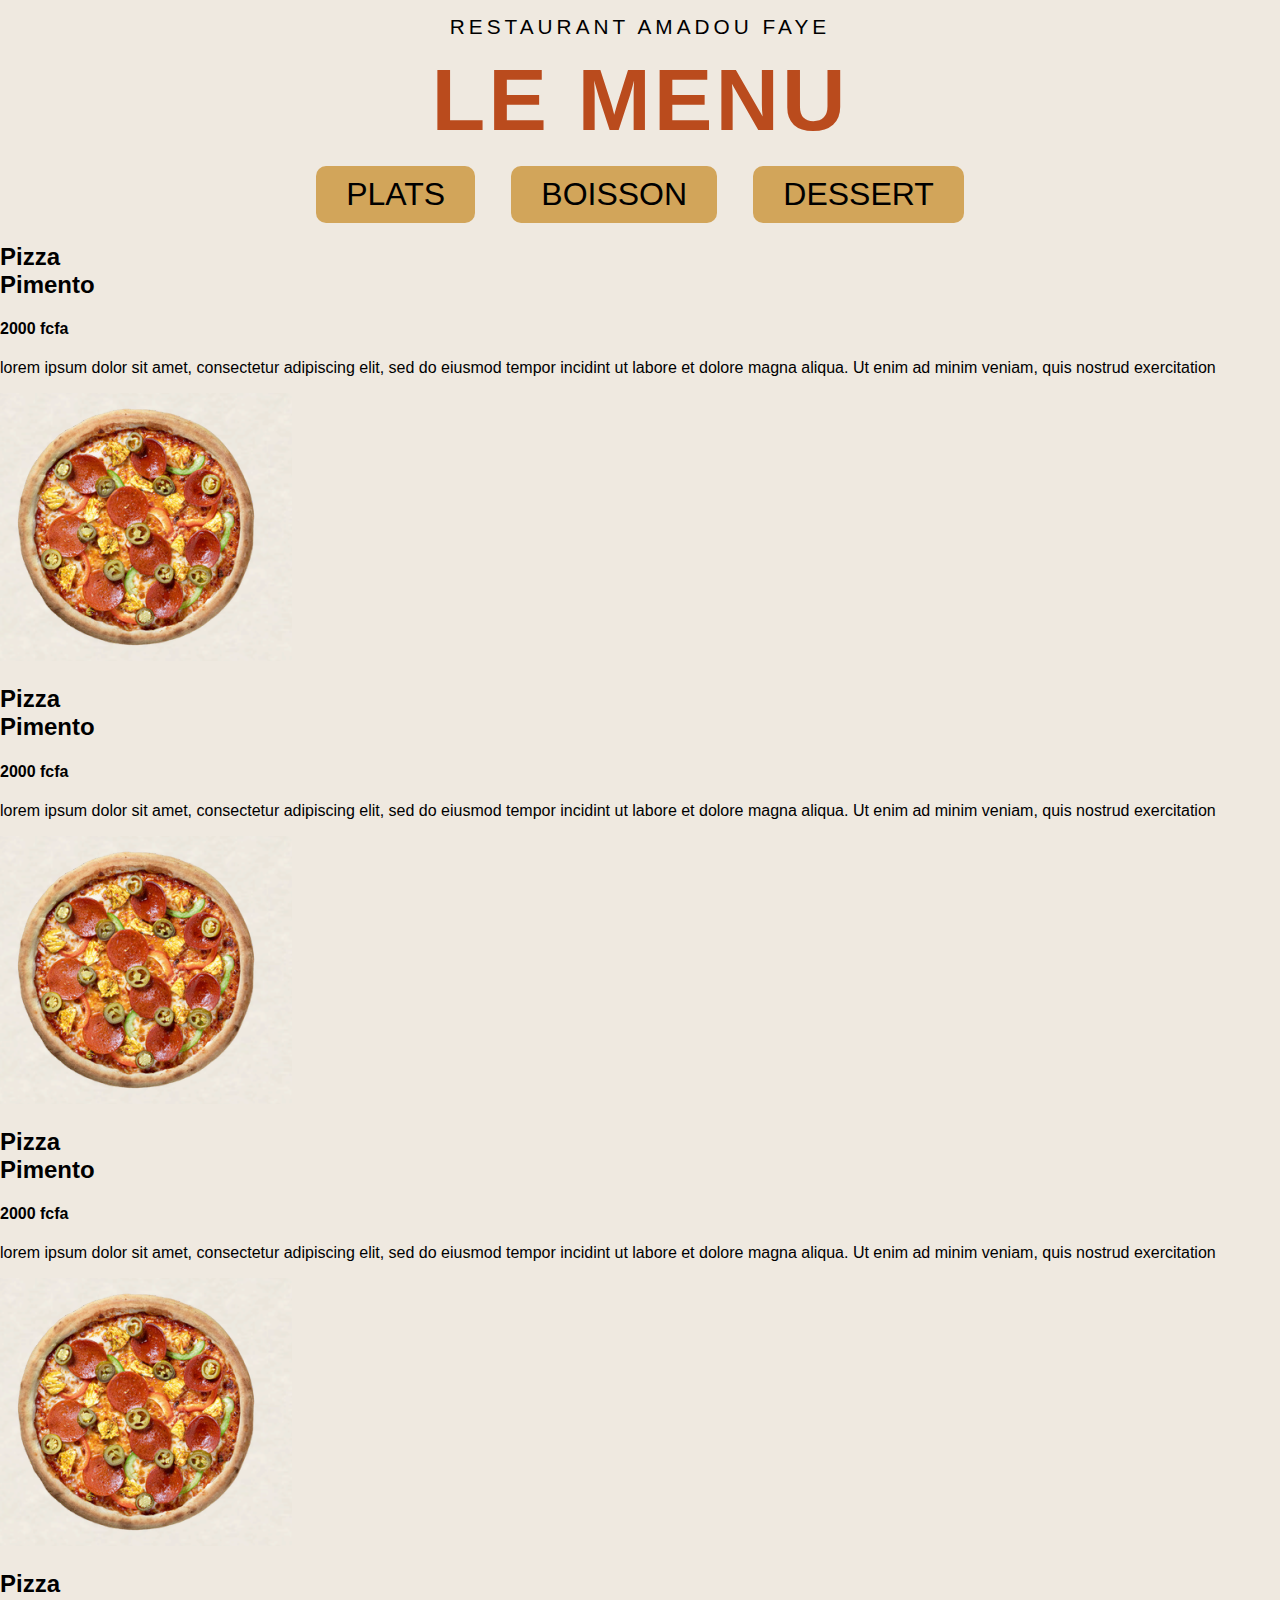
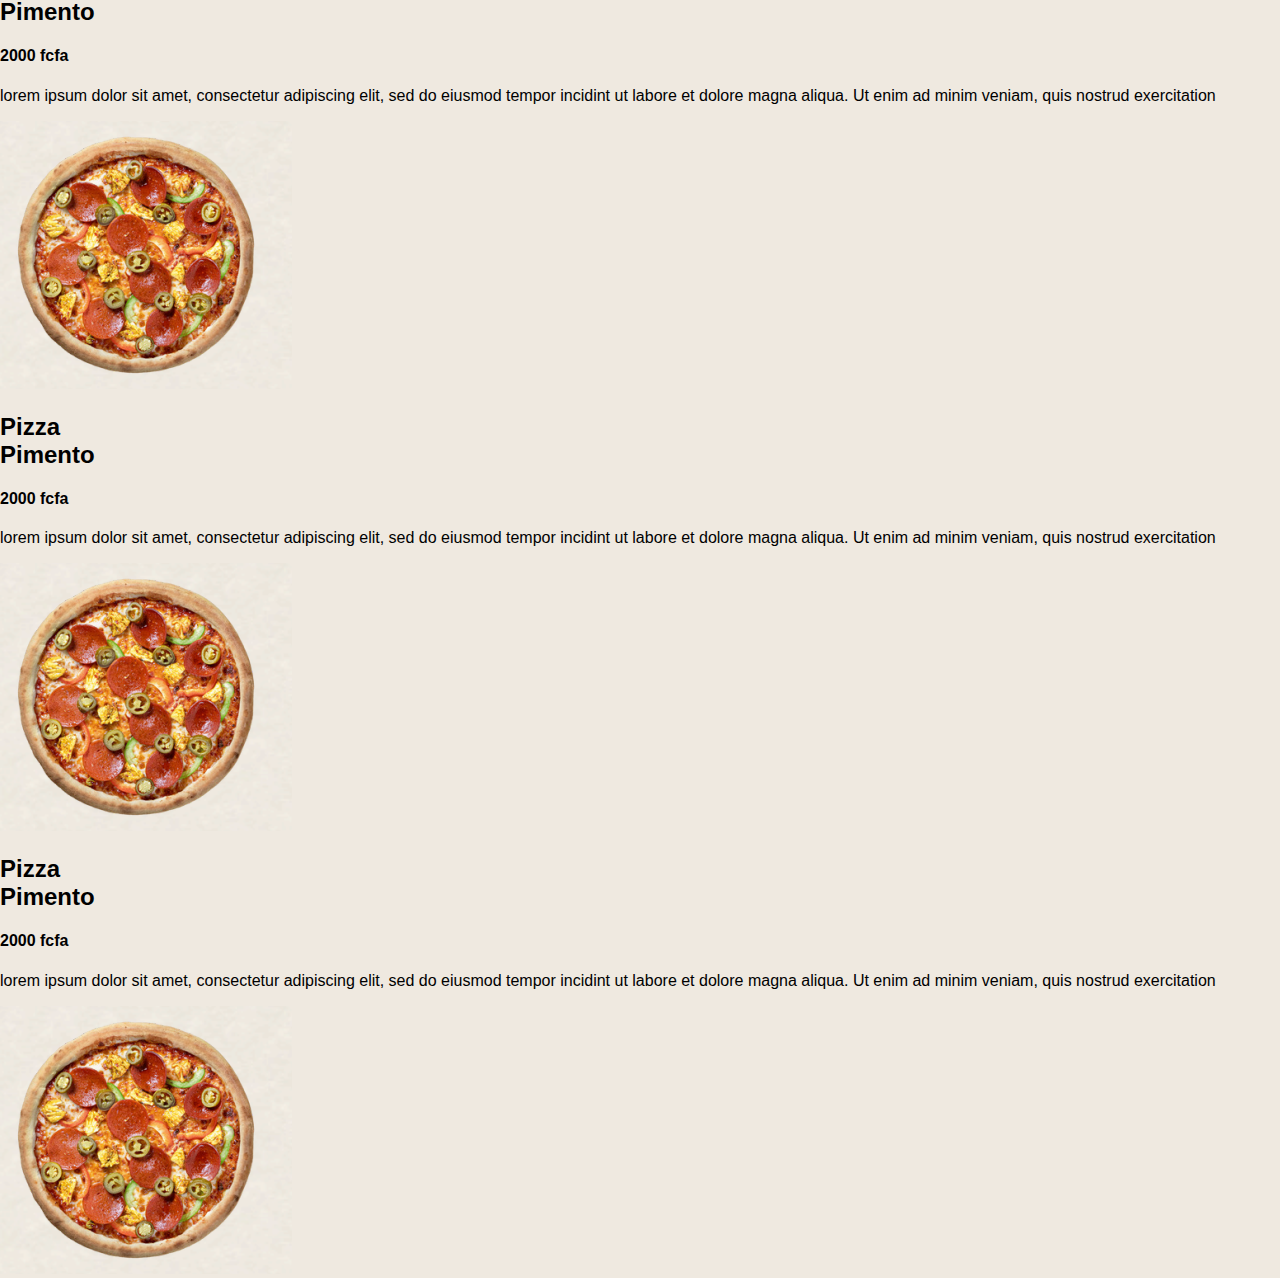
==== index.html @ cb5c2ba4 "insertion de liste des plats et leurs images" ====
<!DOCTYPE html>
<html lang="en">
  <head>
    <meta charset="UTF-8" />
    <meta name="viewport" content="width=device-width, initial-scale=1.0" />
    <link rel="stylesheet" href="style/style.css" />
    <title>Restaurant Amadou Faye</title>
  </head>
  <body>
    <header>
      <div class="main-container">
        <div class="first-bloc">
          <p>RESTAURANT AMADOU FAYE</p>
          <h1>LE MENU</h1>
        </div>
      </div>
      <div class="main-container">
        <nav class="navbar">
          <li><a href="#">PLATS</a></li>
          <li><a href="#">BOISSON</a></li>
          <li><a href="#">DESSERT</a></li>
        </nav>
      </div>
    </header>
    <section class="plats-list">
      <div class="box-plat">
      </div class="box-text">
      <h2>Pizza<br>Pimento</h2>
      <h4>2000 fcfa</h4>
      <p>lorem ipsum dolor sit amet,
         consectetur adipiscing elit,
        sed do eiusmod tempor incidint 
          ut labore et dolore magna aliqua.
           Ut enim ad minim veniam, 
           quis nostrud exercitation</p></div>
           <div class="plat-img">
            <img src="img/pizza.png" alt="pizza-pimento">
           </div>
      </div>
      <div class="box-plat">
      </div class="box-text">
      <h2>Pizza<br>Pimento</h2>
      <h4>2000 fcfa</h4>
      <p>lorem ipsum dolor sit amet,
         consectetur adipiscing elit,
        sed do eiusmod tempor incidint 
          ut labore et dolore magna aliqua.
           Ut enim ad minim veniam, 
           quis nostrud exercitation</p></div>
           <div class="plat-img">
            <img src="img/pizza.png" alt="pizza-pimento">
           </div>
      </div>
      <div class="box-plat">
      </div class="box-text">
      <h2>Pizza<br>Pimento</h2>
      <h4>2000 fcfa</h4>
      <p>lorem ipsum dolor sit amet,
         consectetur adipiscing elit,
        sed do eiusmod tempor incidint 
          ut labore et dolore magna aliqua.
           Ut enim ad minim veniam, 
           quis nostrud exercitation</p></div>
           <div class="plat-img">
            <img src="img/pizza.png" alt="pizza-pimento">
           </div>
      </div>
      <div class="box-plat">
      </div class="box-text">
      <h2>Pizza<br>Pimento</h2>
      <h4>2000 fcfa</h4>
      <p>lorem ipsum dolor sit amet,
         consectetur adipiscing elit,
        sed do eiusmod tempor incidint 
          ut labore et dolore magna aliqua.
           Ut enim ad minim veniam, 
           quis nostrud exercitation</p></div>
           <div class="plat-img">
            <img src="img/pizza.png" alt="pizza-pimento">
           </div>
      </div>
      <div class="box-plat">
      </div class="box-text">
      <h2>Pizza<br>Pimento</h2>
      <h4>2000 fcfa</h4>
      <p>lorem ipsum dolor sit amet,
         consectetur adipiscing elit,
        sed do eiusmod tempor incidint 
          ut labore et dolore magna aliqua.
           Ut enim ad minim veniam, 
           quis nostrud exercitation</p></div>
           <div class="plat-img">
            <img src="img/pizza.png" alt="pizza-pimento">
           </div>
      </div>
      <div class="box-plat">
      </div class="box-text">
      <h2>Pizza<br>Pimento</h2>
      <h4>2000 fcfa</h4>
      <p>lorem ipsum dolor sit amet,
         consectetur adipiscing elit,
        sed do eiusmod tempor incidint 
          ut labore et dolore magna aliqua.
           Ut enim ad minim veniam, 
           quis nostrud exercitation</p></div>
           <div class="plat-img">
            <img src="img/pizza.png" alt="pizza-pimento">
           </div>
      </div>
    </section>
  </body>
</html>
---- style/style.css ----
body {
  margin: 0;
  padding: 0;
  box-sizing: border-box;
  background-color: #efe9e0;
  font-family: Arial, Helvetica, sans-serif;
}
.main-container {
  width: 88%;
  margin: 0 auto;
}
.first-bloc {
  margin: 10px 0;
  display: flex;
  flex-direction: column;
  align-items: center;
  /* border: 1px black solid; */
  width: 100%;
}
.first-bloc p {
  font-size: 1.3rem;
  letter-spacing: 4px;
  margin: 5px 0;
}
.first-bloc h1 {
  font-weight: 800;
  font-size: 5.5rem;
  padding: 5px 0;
  margin: 0;
  color: #ba4b1d;
  letter-spacing: 3px;
}
/* navbar */
.navbar {
  display: flex;
  align-items: center;
  justify-content: space-evenly;
  width: 720px; /*fixation de la taille*/
  margin: 0 auto;
}
.navbar li {
  list-style: none;
  background-color: #d2a55a;
  padding: 10px 30px;
  font-size: 2rem;
  border-radius: 10px;
}
/* .navbar nav:nth-child(1) {
} */
.navbar a {
  text-decoration: none;
  color: #000;
}
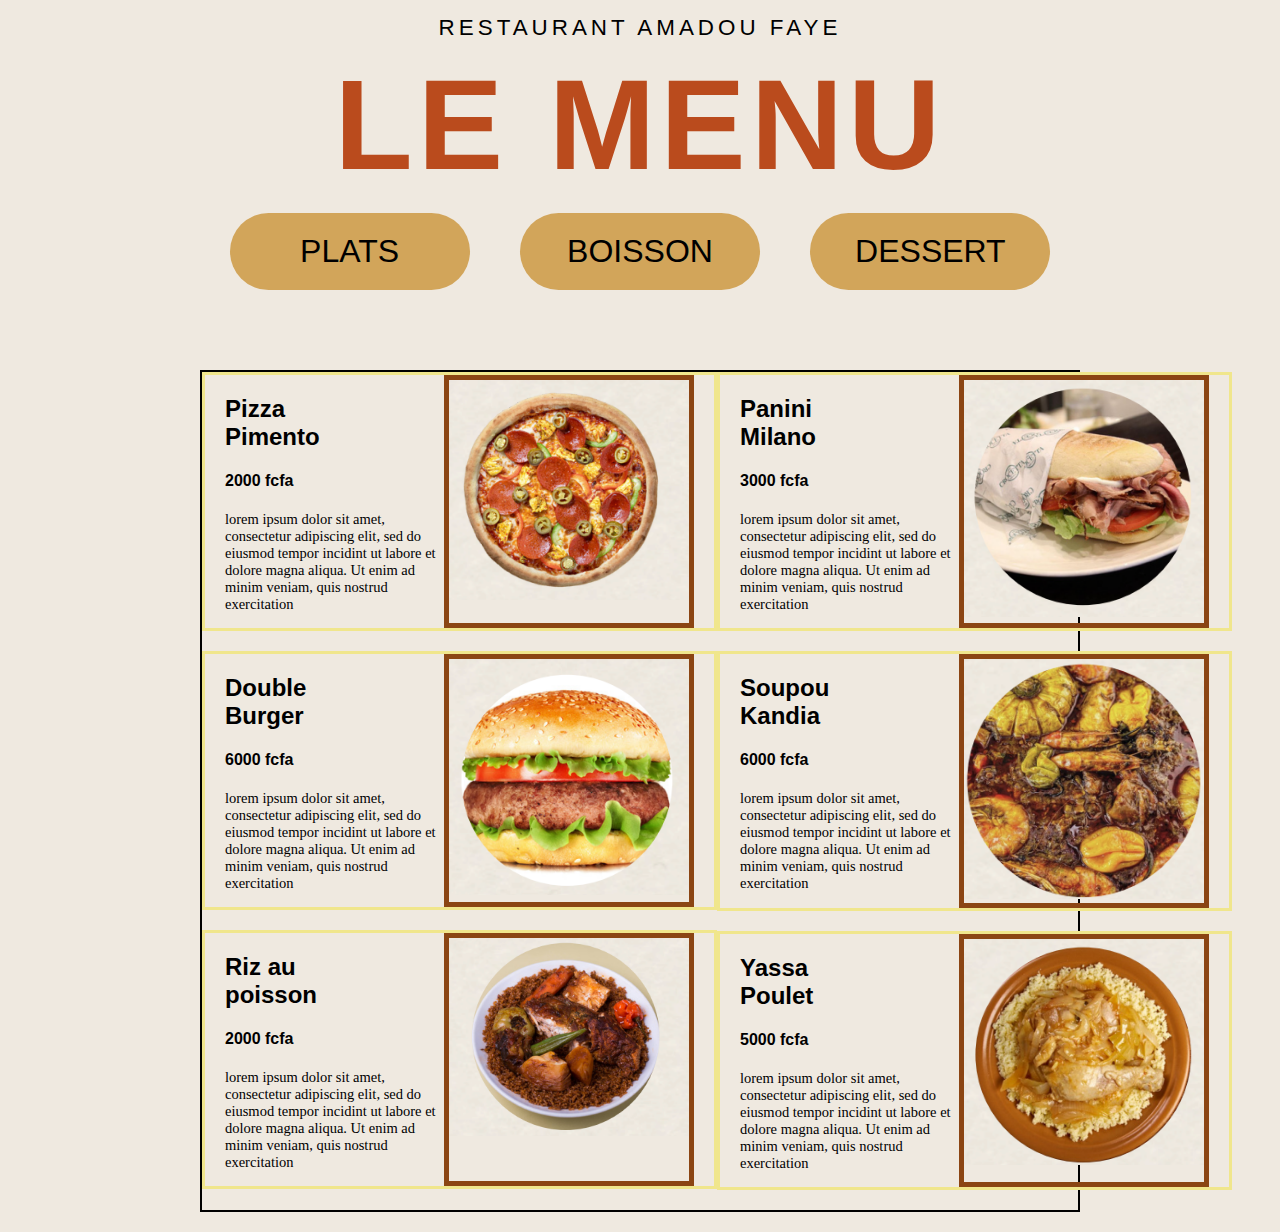
==== commit 0be1fc67: "remplissage des photos" ====
--- a/index.html
+++ b/index.html
@@ -8,6 +8,7 @@
   </head>
   <body>
     <header>
+      <div class="divider"></div>
       <div class="main-container">
         <div class="first-bloc">
           <p>RESTAURANT AMADOU FAYE</p>
@@ -16,15 +17,17 @@
       </div>
       <div class="main-container">
         <nav class="navbar">
-          <li><a href="#">PLATS</a></li>
-          <li><a href="#">BOISSON</a></li>
-          <li><a href="#">DESSERT</a></li>
+          <li><a href="#"><span>PLATS</span></a></li>
+          <li><a href="#"><span>BOISSON</span></a></li>
+          <li><a href="#"><span>DESSERT</span></a></li>
+        
         </nav>
       </div>
     </header>
-    <section class="plats-list">
+    <section class="main-plats-list">
+    <article class="first-plats-list">
       <div class="box-plat">
-      </div class="box-text">
+      <div class="box-text">
       <h2>Pizza<br>Pimento</h2>
       <h4>2000 fcfa</h4>
       <p>lorem ipsum dolor sit amet,
@@ -32,81 +35,90 @@
         sed do eiusmod tempor incidint 
           ut labore et dolore magna aliqua.
            Ut enim ad minim veniam, 
-           quis nostrud exercitation</p></div>
+           quis nostrud exercitation</p>
+          </div>
            <div class="plat-img">
             <img src="img/pizza.png" alt="pizza-pimento">
            </div>
       </div>
       <div class="box-plat">
-      </div class="box-text">
-      <h2>Pizza<br>Pimento</h2>
+      <div class="box-text">
+      <h2>Double<br>Burger</h2>
+      <h4>6000 fcfa</h4>
+      <p>lorem ipsum dolor sit amet,
+         consectetur adipiscing elit,
+        sed do eiusmod tempor incidint 
+          ut labore et dolore magna aliqua.
+           Ut enim ad minim veniam, 
+           quis nostrud exercitation</p>
+          </div>
+           <div class="plat-img">
+            <img src="img/hamburger.png" alt="pizza-pimento">
+           </div>
+      </div>
+      <div class="box-plat">
+      <div class="box-text">
+      <h2>Riz au<br>poisson</h2>
       <h4>2000 fcfa</h4>
       <p>lorem ipsum dolor sit amet,
          consectetur adipiscing elit,
         sed do eiusmod tempor incidint 
           ut labore et dolore magna aliqua.
            Ut enim ad minim veniam, 
-           quis nostrud exercitation</p></div>
+           quis nostrud exercitation</p>
+          </div>
            <div class="plat-img">
-            <img src="img/pizza.png" alt="pizza-pimento">
+            <img src="img/thiebou djeune.png" alt="pizza-pimento">
            </div>
-      </div>
+    </article>
+    <article class="first-plats-list">
       <div class="box-plat">
-      </div class="box-text">
-      <h2>Pizza<br>Pimento</h2>
-      <h4>2000 fcfa</h4>
+      <div class="box-text">
+      <h2>Panini<br>Milano</h2>
+      <h4>3000 fcfa</h4>
       <p>lorem ipsum dolor sit amet,
          consectetur adipiscing elit,
         sed do eiusmod tempor incidint 
           ut labore et dolore magna aliqua.
            Ut enim ad minim veniam, 
-           quis nostrud exercitation</p></div>
+           quis nostrud exercitation</p>
+          </div>
            <div class="plat-img">
-            <img src="img/pizza.png" alt="pizza-pimento">
+            <img src="img/sandwich.png" alt="pizza-pimento">
            </div>
       </div>
       <div class="box-plat">
-      </div class="box-text">
-      <h2>Pizza<br>Pimento</h2>
-      <h4>2000 fcfa</h4>
+      <div class="box-text">
+      <h2>Soupou<br>Kandia</h2>
+      <h4>6000 fcfa</h4>
       <p>lorem ipsum dolor sit amet,
          consectetur adipiscing elit,
         sed do eiusmod tempor incidint 
           ut labore et dolore magna aliqua.
            Ut enim ad minim veniam, 
-           quis nostrud exercitation</p></div>
+           quis nostrud exercitation</p>
+          </div>
            <div class="plat-img">
-            <img src="img/pizza.png" alt="pizza-pimento">
+            <img src="img/kandia.png" alt="pizza-pimento">
            </div>
       </div>
       <div class="box-plat">
-      </div class="box-text">
-      <h2>Pizza<br>Pimento</h2>
-      <h4>2000 fcfa</h4>
+      <div class="box-text">
+      <h2>Yassa<br>Poulet</h2>
+      <h4>5000 fcfa</h4>
       <p>lorem ipsum dolor sit amet,
          consectetur adipiscing elit,
         sed do eiusmod tempor incidint 
           ut labore et dolore magna aliqua.
            Ut enim ad minim veniam, 
-           quis nostrud exercitation</p></div>
+           quis nostrud exercitation</p>
+          </div>
            <div class="plat-img">
-            <img src="img/pizza.png" alt="pizza-pimento">
+            <img src="img/yassa.png" alt="pizza-pimento">
            </div>
-      </div>
-      <div class="box-plat">
-      </div class="box-text">
-      <h2>Pizza<br>Pimento</h2>
-      <h4>2000 fcfa</h4>
-      <p>lorem ipsum dolor sit amet,
-         consectetur adipiscing elit,
-        sed do eiusmod tempor incidint 
-          ut labore et dolore magna aliqua.
-           Ut enim ad minim veniam, 
-           quis nostrud exercitation</p></div>
-           <div class="plat-img">
-            <img src="img/pizza.png" alt="pizza-pimento">
-           </div>
-      </div>
-    </section>
+    </article>
+   
+  </section>
+  <div class="divider"></div>
   </body>
 </html>
--- a/style/style.css
+++ b/style/style.css
@@ -3,10 +3,10 @@
   padding: 0;
   box-sizing: border-box;
   background-color: #efe9e0;
-  font-family: Arial, Helvetica, sans-serif;
+  font-family: Verdana, Geneva, Tahoma, sans-serif;
 }
 .main-container {
-  width: 88%;
+  width: 90%;
   margin: 0 auto;
 }
 .first-bloc {
@@ -18,32 +18,37 @@
   width: 100%;
 }
 .first-bloc p {
-  font-size: 1.3rem;
+  font-size: 1.4rem;
   letter-spacing: 4px;
   margin: 5px 0;
 }
 .first-bloc h1 {
   font-weight: 800;
-  font-size: 5.5rem;
+  font-size: 8rem;
   padding: 5px 0;
   margin: 0;
   color: #ba4b1d;
-  letter-spacing: 3px;
+  letter-spacing: 5px;
 }
 /* navbar */
 .navbar {
   display: flex;
   align-items: center;
   justify-content: space-evenly;
-  width: 720px; /*fixation de la taille*/
+  width: 80%;
   margin: 0 auto;
 }
 .navbar li {
   list-style: none;
+  font-size: 2rem;
+}
+.navbar span {
   background-color: #d2a55a;
-  padding: 10px 30px;
-  font-size: 2rem;
-  border-radius: 10px;
+  width: 200px;
+  padding: 20px;
+  text-align: center;
+  display: block;
+  border-radius: 40px;
 }
 /* .navbar nav:nth-child(1) {
 } */
@@ -51,3 +56,40 @@
   text-decoration: none;
   color: #000;
 }
+
+.main-plats-list {
+  display: flex;
+  align-items: baseline;
+  justify-content: space-between;
+  box-sizing: border-box;
+  border: #000 2px solid;
+  margin: 80px 200px 20px 200px;
+}
+.first-plats-list {
+  display: flex;
+  flex-direction: column;
+  justify-content: space-between;
+  height: max-content;
+}
+.box-plat {
+  display: flex;
+  justify-content: space-evenly;
+  margin-bottom: 20px;
+  border: khaki solid 3px;
+  padding: 0 20px;
+}
+.box-plat .box-text p {
+  font-size: 14.5px;
+  font-family: "Times New Roman", Times, serif;
+}
+.box-text {
+  width: 219px;
+}
+.plat-img {
+  width: 240px;
+  height: auto;
+  border: 5px saddlebrown solid;
+}
+.plat-img img {
+  width: 100%;
+}
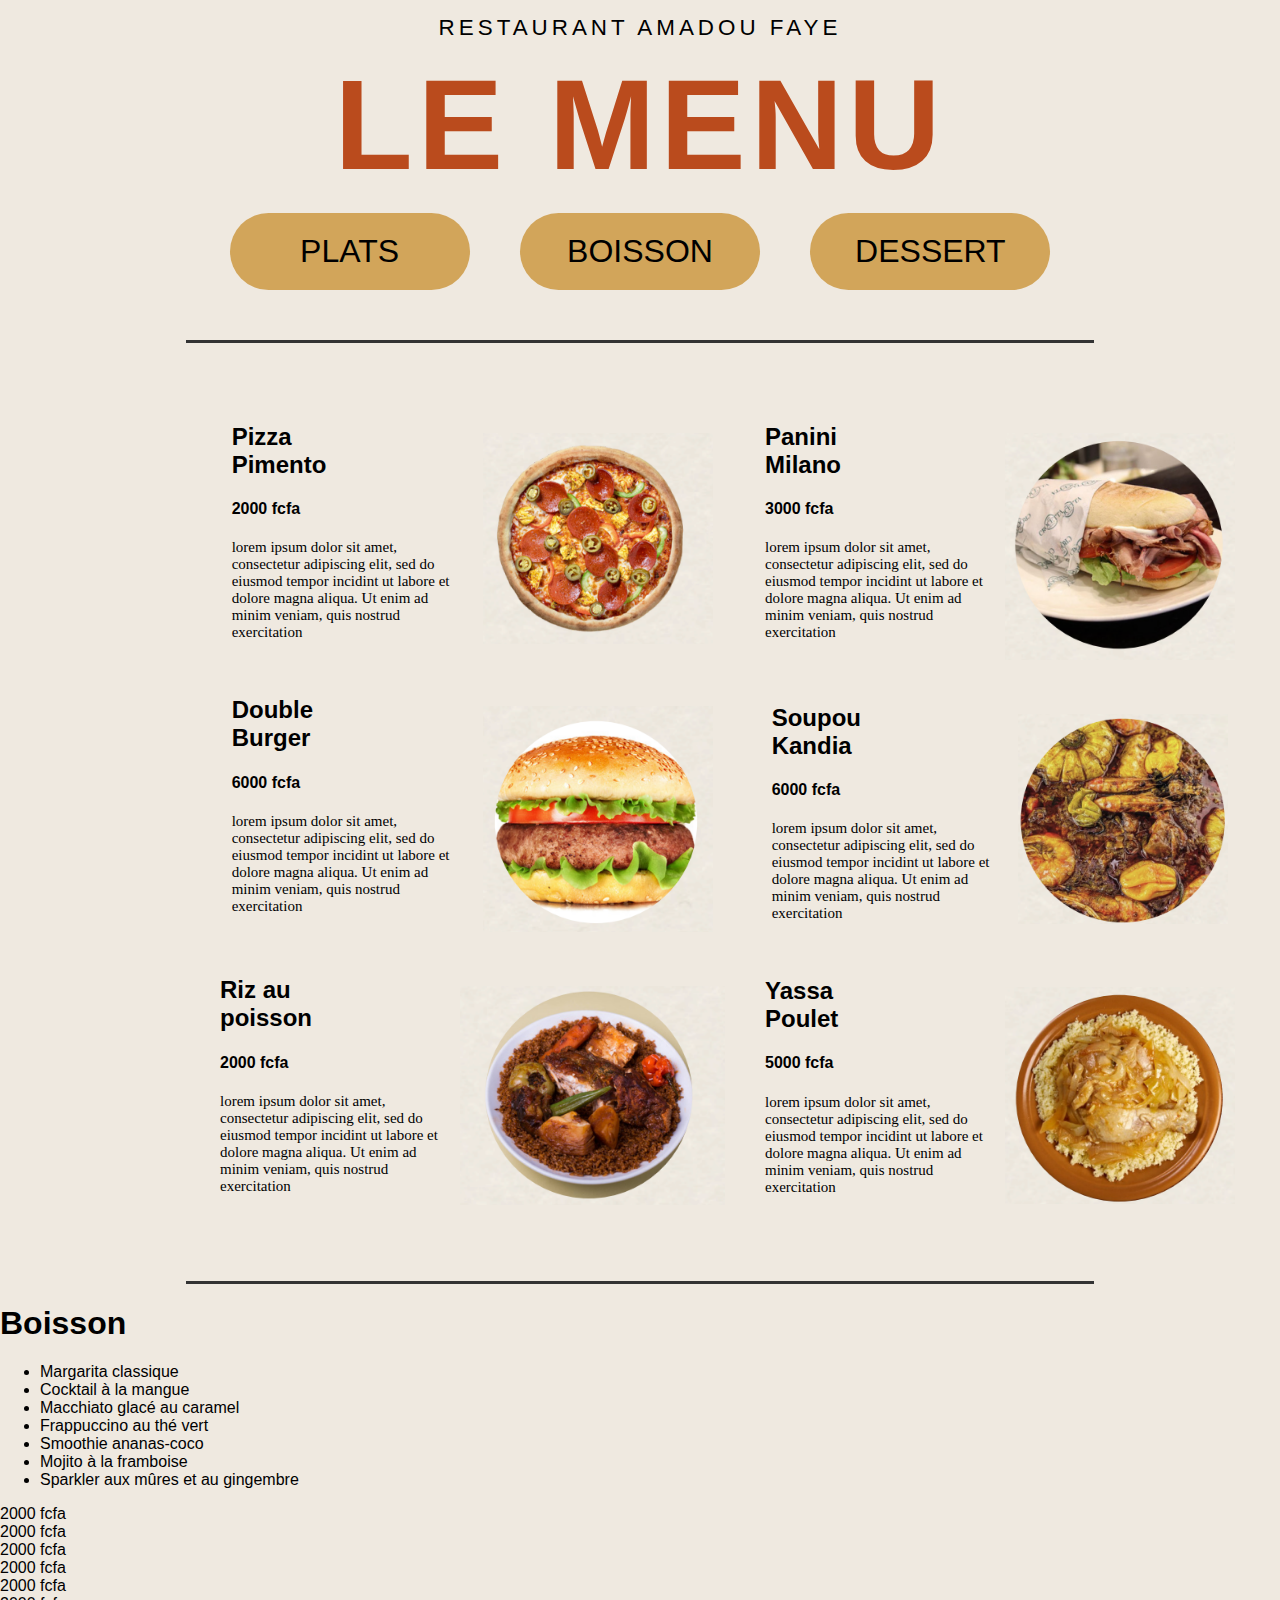
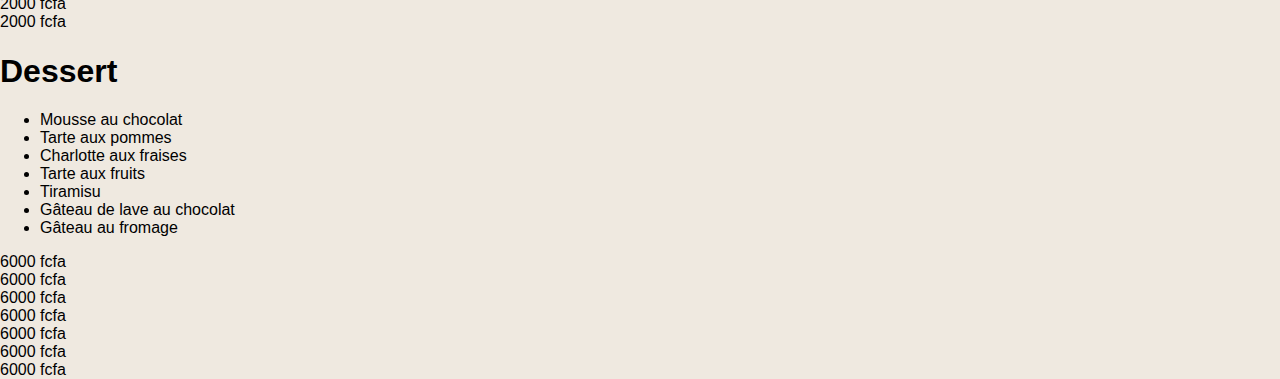
==== commit 297c9bd1: "ajout des articles Boissons et Desserts" ====
--- a/index.html
+++ b/index.html
@@ -4,11 +4,11 @@
     <meta charset="UTF-8" />
     <meta name="viewport" content="width=device-width, initial-scale=1.0" />
     <link rel="stylesheet" href="style/style.css" />
+    <link rel="stylesheet" href="style/section-style.css">
+    <link rel="stylesheet" href="style/drink-dessert.style">
     <title>Restaurant Amadou Faye</title>
-  </head>
   <body>
     <header>
-      <div class="divider"></div>
       <div class="main-container">
         <div class="first-bloc">
           <p>RESTAURANT AMADOU FAYE</p>
@@ -20,10 +20,11 @@
           <li><a href="#"><span>PLATS</span></a></li>
           <li><a href="#"><span>BOISSON</span></a></li>
           <li><a href="#"><span>DESSERT</span></a></li>
-        
         </nav>
       </div>
     </header>
+    <div class="divider"></div>
+
     <section class="main-plats-list">
     <article class="first-plats-list">
       <div class="box-plat">
@@ -67,11 +68,11 @@
            Ut enim ad minim veniam, 
            quis nostrud exercitation</p>
           </div>
-           <div class="plat-img">
+           <div class="plat-img thieb">
             <img src="img/thiebou djeune.png" alt="pizza-pimento">
            </div>
     </article>
-    <article class="first-plats-list">
+    <article class="second-plats-list">
       <div class="box-plat">
       <div class="box-text">
       <h2>Panini<br>Milano</h2>
@@ -98,7 +99,7 @@
            Ut enim ad minim veniam, 
            quis nostrud exercitation</p>
           </div>
-           <div class="plat-img">
+           <div class="plat-img kandia">
             <img src="img/kandia.png" alt="pizza-pimento">
            </div>
       </div>
@@ -113,12 +114,54 @@
            Ut enim ad minim veniam, 
            quis nostrud exercitation</p>
           </div>
-           <div class="plat-img">
+           <div class="plat-img ">
             <img src="img/yassa.png" alt="pizza-pimento">
            </div>
     </article>
    
   </section>
   <div class="divider"></div>
+  <section class="box-footer">
+    <article class="drink">
+      <div class="title-logo"><h1>Boisson</h1></div>
+      <ul class="list">
+        <li>Margarita classique</li>
+        <li>Cocktail à la mangue</li>
+     <li>Macchiato glacé au caramel</li>   
+       <li>Frappuccino au thé vert</li> 
+        <li>Smoothie ananas-coco</li>
+       <li>Mojito à la framboise</li> 
+     <li> Sparkler aux mûres et au gingembre</li>  
+      </ul>
+      <ul class="price"></ul>
+      <li>2000 fcfa</li>
+      <li>2000 fcfa</li>
+      <li>2000 fcfa</li>
+      <li>2000 fcfa</li>
+      <li>2000 fcfa</li>
+      <li>2000 fcfa</li>
+      <li>2000 fcfa</li>
+    </article>
+    <article class="drink">
+      <div class="title-logo"><h1>Dessert</h1></div>
+      <ul class="list">
+        <li>Mousse au chocolat</li>
+      <li>Tarte aux pommes</li>  
+        <li>Charlotte aux fraises</li>
+    <li>Tarte aux fruits</li>    
+        <li>Tiramisu</li>
+        <li>Gâteau de lave au chocolat</li>
+        <li>Gâteau au fromage  </li>
+      </ul>
+      <ul class="price"></ul>
+      <li>6000 fcfa</li>
+      <li>6000 fcfa</li>
+      <li>6000 fcfa</li>
+      <li>6000 fcfa</li>
+      <li>6000 fcfa</li>
+      <li>6000 fcfa</li>
+      <li>6000 fcfa</li>
+    </article>
+  </section>
   </body>
 </html>
--- a/style/style.css
+++ b/style/style.css
@@ -50,46 +50,16 @@
   display: block;
   border-radius: 40px;
 }
-/* .navbar nav:nth-child(1) {
-} */
+
 .navbar a {
   text-decoration: none;
   color: #000;
 }
 
-.main-plats-list {
-  display: flex;
-  align-items: baseline;
-  justify-content: space-between;
-  box-sizing: border-box;
-  border: #000 2px solid;
-  margin: 80px 200px 20px 200px;
+.divider {
+  background-color: #333;
+  height: 3px;
+  width: 71%;
+  margin: 50px auto 0 auto;
+  z-index: 1;
 }
-.first-plats-list {
-  display: flex;
-  flex-direction: column;
-  justify-content: space-between;
-  height: max-content;
-}
-.box-plat {
-  display: flex;
-  justify-content: space-evenly;
-  margin-bottom: 20px;
-  border: khaki solid 3px;
-  padding: 0 20px;
-}
-.box-plat .box-text p {
-  font-size: 14.5px;
-  font-family: "Times New Roman", Times, serif;
-}
-.box-text {
-  width: 219px;
-}
-.plat-img {
-  width: 240px;
-  height: auto;
-  border: 5px saddlebrown solid;
-}
-.plat-img img {
-  width: 100%;
-}
--- a/style/section-style.css
+++ b/style/section-style.css
@@ -0,0 +1,46 @@
+.main-plats-list {
+  display: flex;
+  align-items: baseline;
+  justify-content: space-between;
+  box-sizing: border-box;
+  /* border: #000 2px solid; */
+  margin: 60px 200px 20px 200px;
+}
+.first-plats-list,
+.second-plats-list {
+  display: flex;
+  flex-direction: column;
+  justify-content: space-between;
+  height: max-content;
+}
+.box-plat {
+  display: flex;
+  justify-content: space-evenly;
+  margin-bottom: 20px;
+  /* border: khaki solid 3px; */
+  padding: 0 20px;
+}
+.box-plat .box-text p {
+  font-size: 15px;
+  font-family: "Times New Roman", Times, serif;
+}
+.box-text {
+  width: 220px;
+}
+.plat-img {
+  margin-top: 30px;
+  width: 230px;
+  height: auto;
+  margin-left: 20px;
+  /* border: 5px saddlebrown solid; */
+}
+.plat-img img {
+  width: 100%;
+}
+
+.second-plats-list .kandia {
+  width: 210px;
+}
+.first-plats-list .thieb {
+  width: 265px;
+}
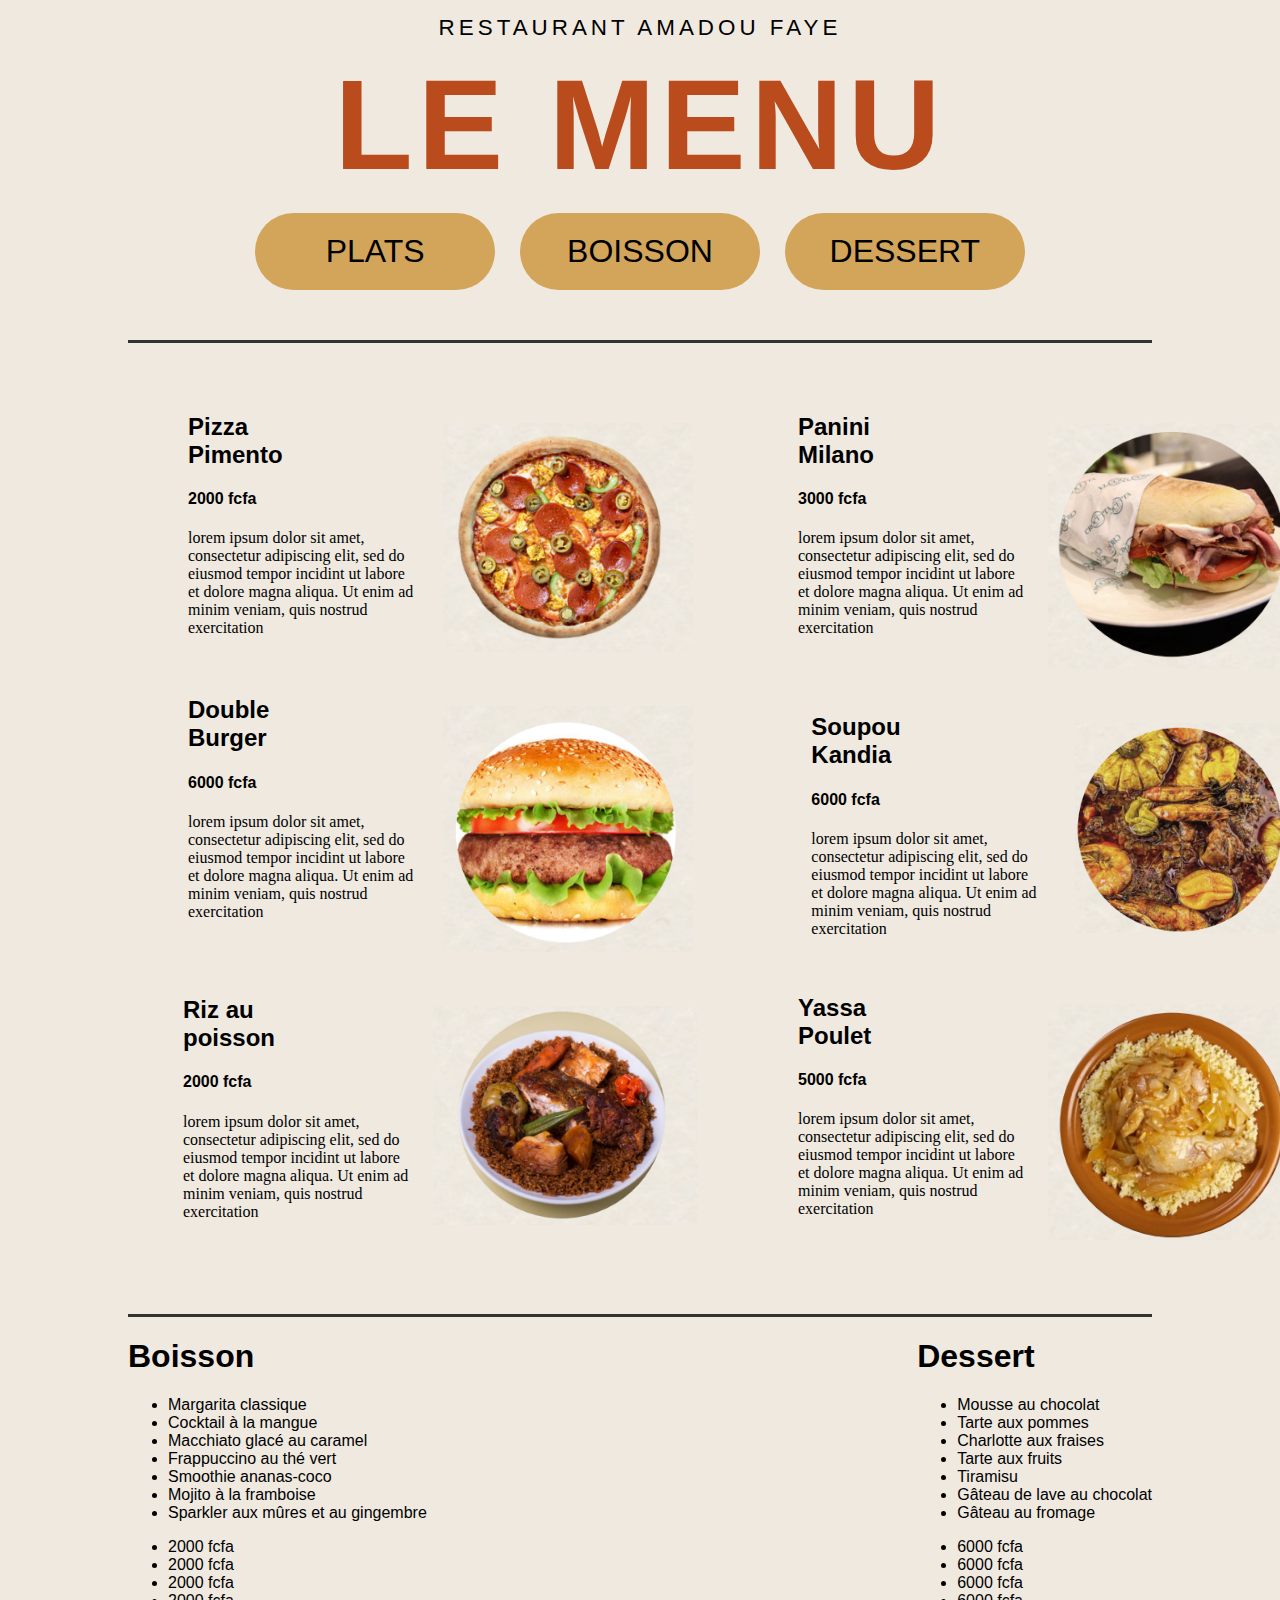
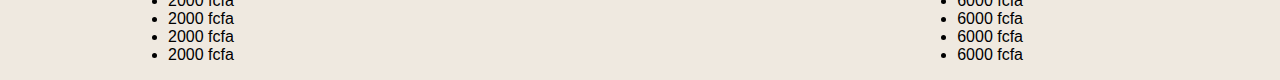
==== commit d1645c4d: "une petite erreur d'organisation des blocs de drink et dessert" ====
--- a/index.html
+++ b/index.html
@@ -5,7 +5,7 @@
     <meta name="viewport" content="width=device-width, initial-scale=1.0" />
     <link rel="stylesheet" href="style/style.css" />
     <link rel="stylesheet" href="style/section-style.css">
-    <link rel="stylesheet" href="style/drink-dessert.style">
+    <link rel="stylesheet" href="style/drink-dessert.css">
     <title>Restaurant Amadou Faye</title>
   <body>
     <header>
@@ -23,8 +23,8 @@
         </nav>
       </div>
     </header>
-    <div class="divider"></div>
-
+    <div class="main-container divider"></div>
+<div class="main-container">
     <section class="main-plats-list">
     <article class="first-plats-list">
       <div class="box-plat">
@@ -118,12 +118,15 @@
             <img src="img/yassa.png" alt="pizza-pimento">
            </div>
     </article>
-   
+  </div>
   </section>
-  <div class="divider"></div>
+  <div class=" main-container divider"></div>
+
+
+  <div class="main-container">
   <section class="box-footer">
     <article class="drink">
-      <div class="title-logo"><h1>Boisson</h1></div>
+       <div class="title-logo"><h1>Boisson</h1></div>
       <ul class="list">
         <li>Margarita classique</li>
         <li>Cocktail à la mangue</li>
@@ -133,7 +136,7 @@
        <li>Mojito à la framboise</li> 
      <li> Sparkler aux mûres et au gingembre</li>  
       </ul>
-      <ul class="price"></ul>
+      <ul class="price">
       <li>2000 fcfa</li>
       <li>2000 fcfa</li>
       <li>2000 fcfa</li>
@@ -141,7 +144,9 @@
       <li>2000 fcfa</li>
       <li>2000 fcfa</li>
       <li>2000 fcfa</li>
+    </ul>
     </article>
+
     <article class="drink">
       <div class="title-logo"><h1>Dessert</h1></div>
       <ul class="list">
@@ -153,7 +158,7 @@
         <li>Gâteau de lave au chocolat</li>
         <li>Gâteau au fromage  </li>
       </ul>
-      <ul class="price"></ul>
+      <ul class="price">
       <li>6000 fcfa</li>
       <li>6000 fcfa</li>
       <li>6000 fcfa</li>
@@ -161,7 +166,9 @@
       <li>6000 fcfa</li>
       <li>6000 fcfa</li>
       <li>6000 fcfa</li>
+    </ul>
     </article>
   </section>
+</div>
   </body>
 </html>
--- a/style/style.css
+++ b/style/style.css
@@ -6,7 +6,7 @@
   font-family: Verdana, Geneva, Tahoma, sans-serif;
 }
 .main-container {
-  width: 90%;
+  width: 80%;
   margin: 0 auto;
 }
 .first-bloc {
@@ -59,7 +59,6 @@
 .divider {
   background-color: #333;
   height: 3px;
-  width: 71%;
   margin: 50px auto 0 auto;
   z-index: 1;
 }
--- a/style/section-style.css
+++ b/style/section-style.css
@@ -4,7 +4,7 @@
   justify-content: space-between;
   box-sizing: border-box;
   /* border: #000 2px solid; */
-  margin: 60px 200px 20px 200px;
+  margin: 50px 5px;
 }
 .first-plats-list,
 .second-plats-list {
@@ -17,22 +17,20 @@
   display: flex;
   justify-content: space-evenly;
   margin-bottom: 20px;
-  /* border: khaki solid 3px; */
-  padding: 0 20px;
+  padding: 0 50px;
 }
 .box-plat .box-text p {
-  font-size: 15px;
+  font-size: 16px;
   font-family: "Times New Roman", Times, serif;
 }
 .box-text {
-  width: 220px;
+  width: 230px;
 }
 .plat-img {
   margin-top: 30px;
-  width: 230px;
+  width: 250px;
   height: auto;
   margin-left: 20px;
-  /* border: 5px saddlebrown solid; */
 }
 .plat-img img {
   width: 100%;
--- a/style/drink-dessert.css
+++ b/style/drink-dessert.css
@@ -0,0 +1,4 @@
+.box-footer {
+  display: flex;
+  justify-content: space-between;
+}
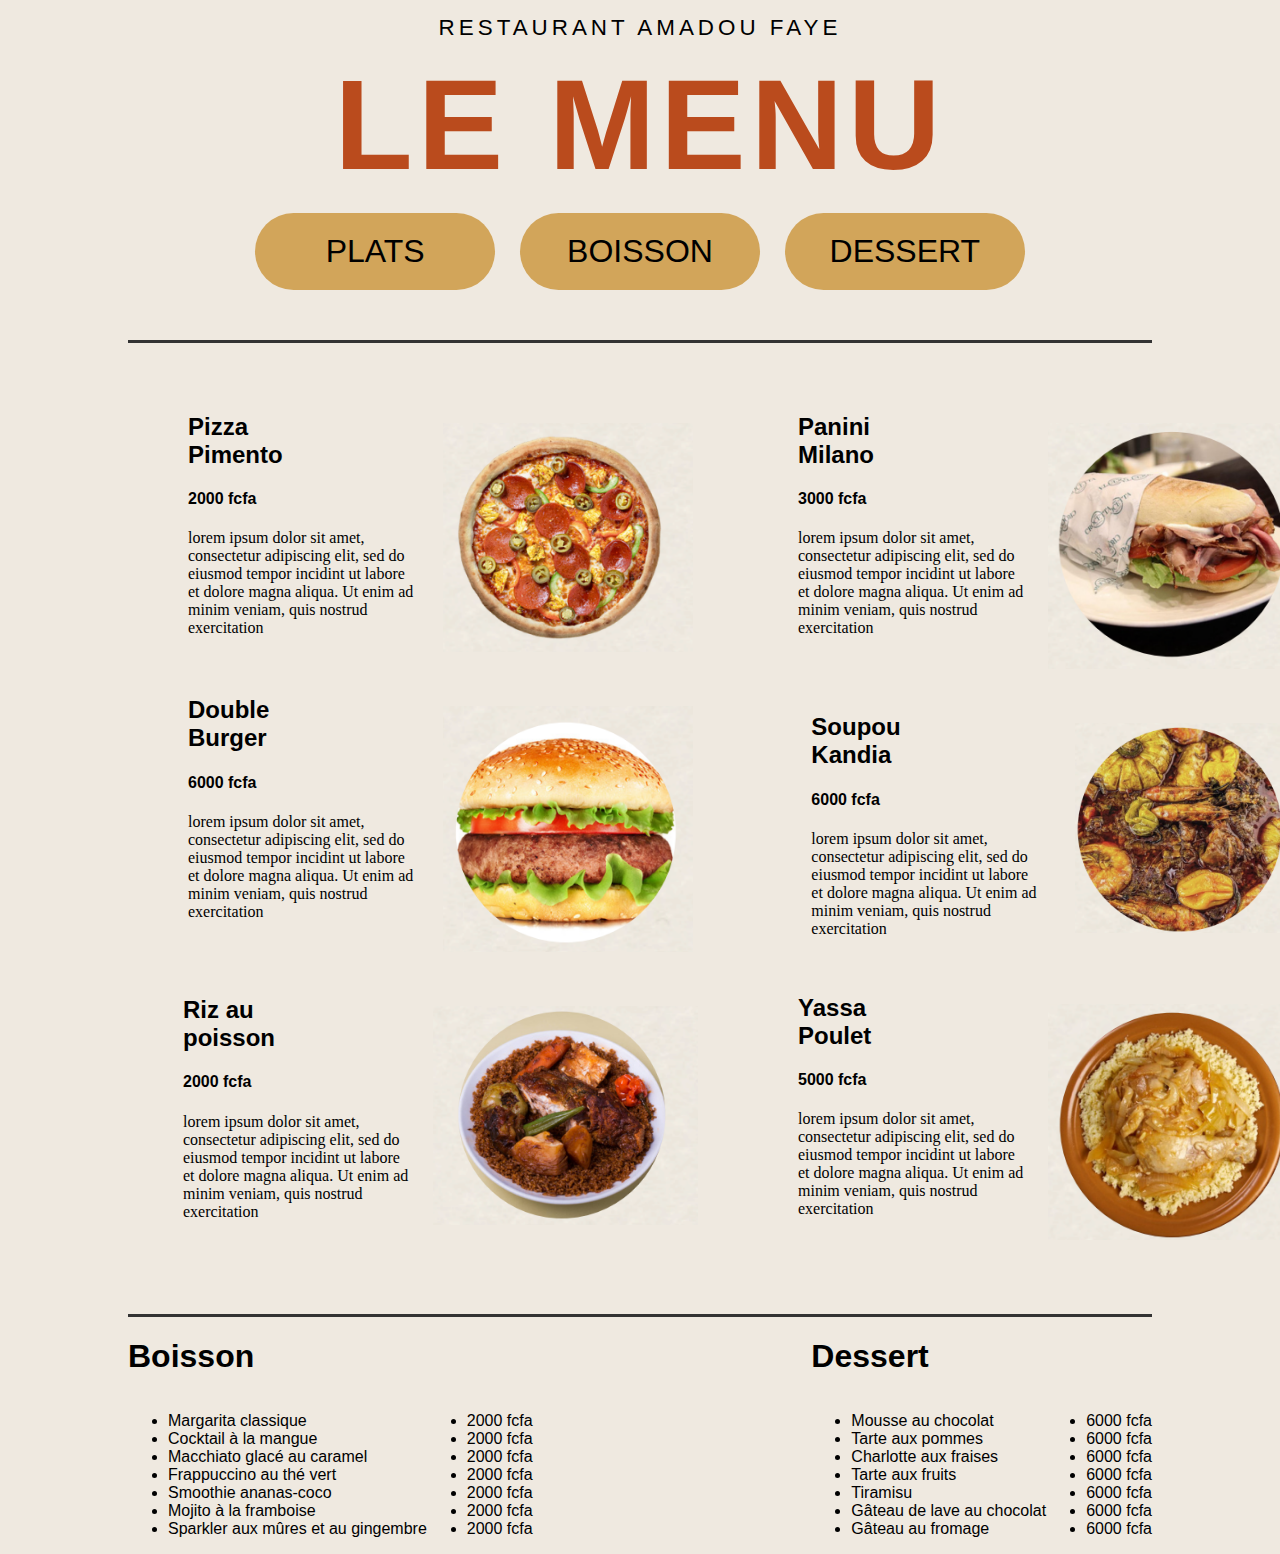
==== commit 4ab428dd: "mais c'est regle" ====
--- a/index.html
+++ b/index.html
@@ -125,8 +125,9 @@
 
   <div class="main-container">
   <section class="box-footer">
-    <article class="drink">
+    <article>
        <div class="title-logo"><h1>Boisson</h1></div>
+       <div class="fresh-box">
       <ul class="list">
         <li>Margarita classique</li>
         <li>Cocktail à la mangue</li>
@@ -145,10 +146,12 @@
       <li>2000 fcfa</li>
       <li>2000 fcfa</li>
     </ul>
+  </div>
     </article>
 
-    <article class="drink">
+    <article>
       <div class="title-logo"><h1>Dessert</h1></div>
+      <div class="fresh-box">
       <ul class="list">
         <li>Mousse au chocolat</li>
       <li>Tarte aux pommes</li>  
@@ -167,6 +170,7 @@
       <li>6000 fcfa</li>
       <li>6000 fcfa</li>
     </ul>
+    </div>
     </article>
   </section>
 </div>
--- a/style/drink-dessert.css
+++ b/style/drink-dessert.css
@@ -2,3 +2,6 @@
   display: flex;
   justify-content: space-between;
 }
+.fresh-box {
+  display: flex;
+}
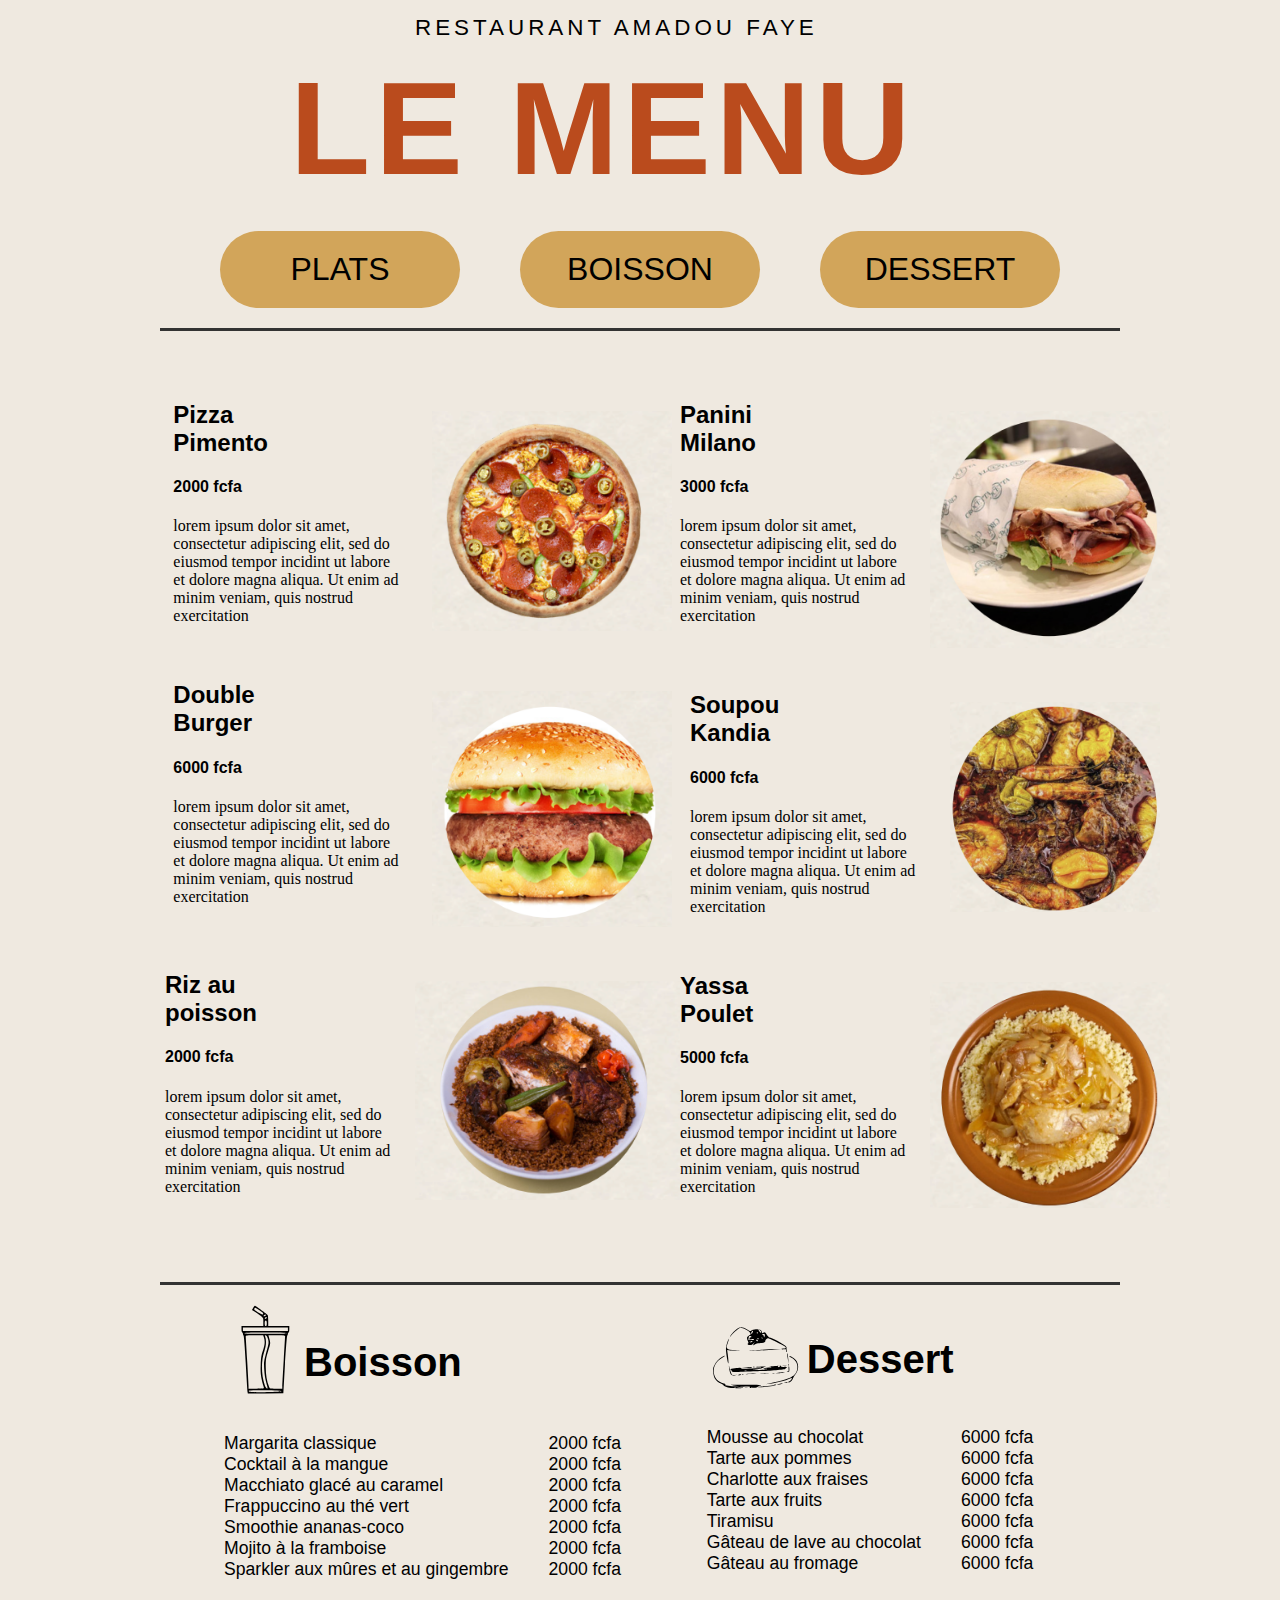
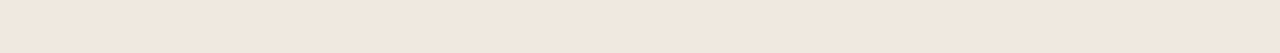
==== commit 38f2d1df: "responsivite en cours..." ====
--- a/index.html
+++ b/index.html
@@ -4,8 +4,9 @@
     <meta charset="UTF-8" />
     <meta name="viewport" content="width=device-width, initial-scale=1.0" />
     <link rel="stylesheet" href="style/style.css" />
-    <link rel="stylesheet" href="style/section-style.css">
-    <link rel="stylesheet" href="style/drink-dessert.css">
+    <link rel="stylesheet" href="style/section-style.css"/>
+    <link rel="stylesheet" href="style/responsive.css"/>
+    <link rel="stylesheet" href="style/drink-dessert.css"/>
     <title>Restaurant Amadou Faye</title>
   <body>
     <header>
@@ -15,17 +16,17 @@
           <h1>LE MENU</h1>
         </div>
       </div>
-      <div class="main-container">
+      <div class="main-container-two">
         <nav class="navbar">
-          <li><a href="#"><span>PLATS</span></a></li>
-          <li><a href="#"><span>BOISSON</span></a></li>
-          <li><a href="#"><span>DESSERT</span></a></li>
+          <li><a href="#plats"><span>PLATS</span></a></li>
+          <li><a href="#boisson"><span>BOISSON</span></a></li>
+          <li><a href="#dessert"><span>DESSERT</span></a></li>
         </nav>
       </div>
     </header>
-    <div class="main-container divider"></div>
-<div class="main-container">
-    <section class="main-plats-list">
+    <div class="main-container-two divider"></div>
+<div class="main-container-two">
+    <section class="main-plats-list" id="plats">
     <article class="first-plats-list">
       <div class="box-plat">
       <div class="box-text">
@@ -120,13 +121,45 @@
     </article>
   </div>
   </section>
-  <div class=" main-container divider"></div>
+  <div class=" main-container-two divider"></div>
 
 
   <div class="main-container">
   <section class="box-footer">
     <article>
-       <div class="title-logo"><h1>Boisson</h1></div>
+       <div class="title-logo">
+        <i class="cup"><?xml version="1.0" standalone="no"?>
+          <!DOCTYPE svg PUBLIC "-//W3C//DTD SVG 20010904//EN"
+           "http://www.w3.org/TR/2001/REC-SVG-20010904/DTD/svg10.dtd">
+          <svg version="1.0" xmlns="http://www.w3.org/2000/svg"
+           width="88.000000pt" height="128.000000pt" viewBox="0 0 88.000000 128.000000"
+           preserveAspectRatio="xMidYMid meet">
+          
+          <g transform="translate(0.000000,128.000000) scale(0.100000,-0.100000)"
+          fill="#000000" stroke="none">
+          <path d="M287 1240 l-18 -30 41 -27 c131 -90 120 -77 120 -143 l0 -60 -155 0
+          -155 0 0 -45 c0 -25 5 -45 10 -45 6 0 10 -9 10 -19 0 -11 4 -21 9 -23 6 -2 19
+          -178 31 -393 12 -215 23 -400 26 -413 l4 -22 253 2 252 3 23 410 c13 226 28
+          411 33 413 5 2 9 12 9 23 0 10 5 19 10 19 6 0 10 20 10 45 l0 45 -150 0 -150
+          0 0 69 c0 38 -3 77 -6 86 -5 13 -174 135 -186 135 -2 0 -12 -13 -21 -30z m88
+          -36 c55 -37 63 -48 45 -59 -10 -6 -120 62 -120 75 0 7 11 20 17 20 2 0 28 -16
+          58 -36z m90 -75 c-4 -5 -13 -9 -22 -9 -13 0 -13 3 -3 15 13 15 35 11 25 -6z
+          m15 -28 c0 -12 -20 -25 -27 -18 -7 7 6 27 18 27 5 0 9 -4 9 -9z m0 -81 c0 -29
+          -4 -40 -15 -40 -11 0 -15 11 -15 40 0 29 4 40 15 40 11 0 15 -11 15 -40z m300
+          -85 l0 -25 -320 0 -320 0 0 25 0 25 320 0 320 0 0 -25z m-20 -55 c0 -6 -107
+          -10 -300 -10 -193 0 -300 4 -300 10 0 6 107 10 300 10 193 0 300 -4 300 -10z
+          m-321 -61 c18 -51 13 -110 -15 -190 -22 -60 -27 -98 -31 -199 -5 -122 2 -175
+          43 -317 6 -23 6 -23 -105 -23 l-111 0 0 38 c0 20 -9 186 -20 367 -11 182 -20
+          336 -20 343 0 9 31 12 124 12 l124 0 11 -31z m58 -24 c11 -42 10 -59 -2 -105
+          -58 -213 -58 -211 -52 -325 4 -72 14 -138 30 -193 21 -72 22 -83 8 -80 -9 2
+          -23 24 -32 53 -49 149 -51 343 -4 479 27 79 31 160 10 210 -6 14 -4 17 11 14
+          13 -2 23 -18 31 -53z m243 43 c0 -7 -9 -164 -20 -348 -11 -184 -20 -350 -20
+          -367 l0 -33 -89 0 c-87 0 -89 0 -99 27 -33 82 -46 164 -47 278 0 109 3 130 34
+          230 34 109 34 110 19 167 l-15 58 119 0 c88 0 118 -3 118 -12z m-50 -783 c0
+          -10 -432 -20 -458 -10 -7 3 -10 9 -7 15 9 14 465 9 465 -5z"/>
+          </g>
+          </svg>
+          </i><h1 id="boisson">Boisson</h1></div>
        <div class="fresh-box">
       <ul class="list">
         <li>Margarita classique</li>
@@ -150,7 +183,90 @@
     </article>
 
     <article>
-      <div class="title-logo"><h1>Dessert</h1></div>
+      <div class="title-logo">
+        <i class="cake"><?xml version="1.0" standalone="no"?>
+          <!DOCTYPE svg PUBLIC "-//W3C//DTD SVG 20010904//EN"
+           "http://www.w3.org/TR/2001/REC-SVG-20010904/DTD/svg10.dtd">
+          <svg version="1.0" xmlns="http://www.w3.org/2000/svg"
+           width="153.000000pt" height="122.000000pt" viewBox="0 0 153.000000 122.000000"
+           preserveAspectRatio="xMidYMid meet">
+          
+          <g transform="translate(0.000000,122.000000) scale(0.100000,-0.100000)"
+          fill="#000000" stroke="none">
+          <path d="M474 1051 c-45 -28 -101 -86 -119 -124 -8 -17 -10 -23 -3 -12 24 37
+          132 136 155 141 29 8 130 -41 151 -74 8 -12 13 -24 11 -25 -2 -2 -16 -11 -31
+          -20 -31 -20 -35 -42 -13 -83 11 -21 11 -30 2 -36 -16 -10 -3 -21 30 -25 20 -2
+          35 5 52 25 l24 27 -17 -27 c-18 -31 -10 -36 20 -13 10 8 39 15 64 16 63 2 95
+          12 92 31 -1 8 7 23 18 33 18 17 21 17 57 0 77 -35 218 -107 230 -117 19 -15 6
+          -28 -28 -28 -16 0 -29 -4 -29 -9 0 -6 16 -7 35 -4 31 5 35 3 35 -15 0 -11 4
+          -23 9 -27 6 -3 7 6 2 22 -4 16 -6 34 -3 41 2 8 -4 21 -14 31 -43 39 -218 131
+          -249 131 -8 0 -26 18 -40 40 -28 44 -28 44 -56 30 -16 -9 -19 -7 -19 9 0 32
+          -34 49 -92 44 -29 -2 -59 -10 -68 -18 -15 -13 -22 -11 -65 16 -63 40 -101 45
+          -141 20z m340 -34 c10 -7 17 -20 15 -29 -3 -11 -10 -8 -27 14 -25 29 -18 37
+          12 15z m-116 -32 c-6 -13 -15 -22 -19 -19 -11 6 8 44 21 44 6 0 5 -10 -2 -25z
+          m82 -5 c0 -5 -4 -10 -10 -10 -5 0 -10 5 -10 10 0 6 5 10 10 10 6 0 10 -4 10
+          -10z m105 -41 c-5 -27 -15 -38 -15 -16 0 9 -8 21 -17 26 -16 9 -14 10 9 11 22
+          0 26 -4 23 -21z m-205 -19 c0 -5 -7 -10 -15 -10 -8 0 -15 -7 -15 -16 0 -13 7
+          -15 35 -11 19 3 35 2 35 -4 0 -12 -87 -12 -95 1 -3 6 -1 10 4 10 6 0 10 3 10
+          8 -4 22 3 32 21 32 11 0 20 -4 20 -10z m170 -20 c0 -5 -2 -10 -4 -10 -3 0 -8
+          5 -11 10 -3 6 -1 10 4 10 6 0 11 -4 11 -10z m-60 -10 c0 -5 -4 -10 -10 -10 -5
+          0 -10 5 -10 10 0 6 5 10 10 10 6 0 10 -4 10 -10z m-10 -32 c0 -13 -23 -5 -28
+          10 -2 7 2 10 12 6 9 -3 16 -11 16 -16z m-95 -20 c-12 -7 -21 -6 -28 2 -9 10
+          -9 11 0 6 6 -3 14 -2 18 4 4 6 11 7 17 4 7 -4 4 -10 -7 -16z"/>
+          <path d="M311 835 c-12 -31 -21 -79 -21 -108 1 -58 25 -205 36 -216 7 -6 0 90
+          -12 165 l-6 41 48 -8 c27 -4 76 -7 109 -7 53 1 49 2 -30 9 -144 14 -152 23
+          -115 121 11 28 18 54 16 56 -2 2 -13 -22 -25 -53z"/>
+          <path d="M800 719 c-80 -5 -163 -10 -185 -12 -63 -7 298 4 415 13 l105 7 -95
+          0 c-52 0 -160 -4 -240 -8z"/>
+          <path d="M1225 645 c3 -16 10 -55 15 -85 l9 -55 -5 69 c-3 38 -9 77 -14 85 -7
+          12 -8 8 -5 -14z"/>
+          <path d="M235 613 c-48 -25 -95 -74 -122 -128 -22 -42 -25 -57 -19 -107 9 -92
+          43 -140 119 -172 20 -8 37 -20 37 -25 0 -28 137 -59 173 -40 14 8 18 8 12 -1
+          -5 -8 10 -11 54 -9 34 1 64 5 66 9 2 3 -22 5 -53 4 l-57 -3 50 9 c68 11 187
+          11 160 0 -14 -6 0 -9 47 -9 44 -1 68 3 70 11 3 7 23 17 47 23 32 8 -23 10
+          -231 10 -251 0 -266 -1 -183 -11 l90 -12 -81 1 c-74 1 -179 23 -129 27 11 1
+          -2 8 -28 15 -93 26 -143 79 -153 166 -11 96 36 176 136 233 49 28 44 35 -5 9z"/>
+          <path d="M1260 623 c0 -5 15 -15 32 -23 18 -8 45 -31 60 -51 40 -50 42 -132 4
+          -189 -15 -22 -33 -40 -41 -40 -8 0 -15 -4 -15 -9 0 -19 -169 -71 -335 -102
+          -72 -14 -83 -17 -41 -14 109 10 288 54 347 85 11 7 23 10 25 7 10 -10 -11 -39
+          -34 -48 -14 -5 -22 -12 -18 -16 11 -11 53 18 66 46 16 35 20 41 52 87 45 64
+          44 149 -3 208 -21 27 -99 73 -99 59z"/>
+          <path d="M336 460 c13 -117 34 -145 94 -129 l35 9 -36 -4 c-20 -2 -41 -1 -47
+          3 -6 4 -21 43 -32 86 -13 53 -18 65 -14 35z"/>
+          <path d="M1240 490 c0 -5 5 -10 11 -10 5 0 7 5 4 10 -3 6 -8 10 -11 10 -2 0
+          -4 -4 -4 -10z"/>
+          <path d="M1010 470 c-59 -4 -68 -7 -40 -11 28 -5 22 -6 -25 -8 -72 -2 -112
+          -20 -50 -22 37 -2 36 -2 -15 -9 -58 -8 -186 -13 -179 -6 2 2 35 6 74 10 38 4
+          76 13 85 20 8 8 29 16 45 19 17 3 -13 2 -65 0 -102 -6 -134 -13 -55 -13 74 0
+          49 -8 -40 -14 -161 -10 -219 -10 -222 1 -2 6 -12 9 -21 7 -9 -1 -43 -5 -75 -8
+          -58 -4 -84 -15 -59 -23 6 -3 12 -12 12 -20 0 -13 21 -14 173 -9 94 4 219 9
+          277 11 163 6 391 28 377 37 -9 6 -9 8 1 8 6 0 12 5 12 11 0 7 -17 10 -45 7
+          -31 -2 -45 1 -45 9 0 7 -5 13 -11 13 -5 0 -8 -4 -5 -9 3 -5 -1 -11 -9 -15 -8
+          -3 -17 -1 -20 4 -3 4 1 11 7 13 7 3 9 5 3 4 -5 0 -44 -3 -85 -7z m-402 -67
+          c-10 -2 -26 -2 -35 0 -10 3 -2 5 17 5 19 0 27 -2 18 -5z"/>
+          <path d="M1163 473 c15 -2 37 -2 50 0 12 2 0 4 -28 4 -27 0 -38 -2 -22 -4z"/>
+          <path d="M1248 431 c4 -35 1 -40 -20 -44 -21 -4 -20 -4 5 -6 26 -1 27 1 27 44
+          0 25 -3 45 -8 45 -4 0 -6 -18 -4 -39z"/>
+          <path d="M605 450 l-70 -6 72 -2 c39 -1 75 3 78 8 3 6 3 9 -2 8 -4 -1 -39 -4
+          -78 -8z"/>
+          <path d="M708 453 c7 -3 16 -2 19 1 4 3 -2 6 -13 5 -11 0 -14 -3 -6 -6z"/>
+          <path d="M1090 370 l-45 -7 45 0 c25 0 59 3 75 7 l30 8 -30 -1 c-16 0 -50 -3
+          -75 -7z"/>
+          <path d="M600 350 c-19 -4 10 -5 65 -2 55 3 102 6 104 8 8 7 -133 2 -169 -6z"/>
+          <path d="M828 353 c28 -2 76 -2 105 0 28 2 5 3 -53 3 -58 0 -81 -1 -52 -3z"/>
+          <path d="M1003 353 c9 -2 23 -2 30 0 6 3 -1 5 -18 5 -16 0 -22 -2 -12 -5z"/>
+          <path d="M485 340 c-19 -8 -19 -9 2 -9 12 -1 25 4 28 9 7 12 -2 12 -30 0z"/>
+          <path d="M538 343 c7 -3 16 -2 19 1 4 3 -2 6 -13 5 -11 0 -14 -3 -6 -6z"/>
+          <path d="M1200 220 l-25 -8 28 -1 c15 -1 27 4 27 9 0 6 -1 10 -2 9 -2 -1 -14
+          -5 -28 -9z"/>
+          <path d="M1100 195 c-47 -18 -27 -18 30 -1 25 8 36 15 25 15 -11 0 -36 -7 -55
+          -14z"/>
+          <path d="M1015 179 c-16 -5 -76 -12 -132 -16 -57 -3 -103 -9 -103 -12 0 -14
+          266 15 276 30 6 11 -1 10 -41 -2z"/>
+          <path d="M583 143 c9 -2 25 -2 35 0 9 3 1 5 -18 5 -19 0 -27 -2 -17 -5z"/>
+          </g>
+          </svg>
+          </i><h1 id="dessert">Dessert</h1></div>
       <div class="fresh-box">
       <ul class="list">
         <li>Mousse au chocolat</li>
--- a/style/style.css
+++ b/style/style.css
@@ -6,7 +6,7 @@
   font-family: Verdana, Geneva, Tahoma, sans-serif;
 }
 .main-container {
-  width: 80%;
+  width: 65%;
   margin: 0 auto;
 }
 .first-bloc {
@@ -14,19 +14,19 @@
   display: flex;
   flex-direction: column;
   align-items: center;
-  /* border: 1px black solid; */
-  width: 100%;
 }
 .first-bloc p {
   font-size: 1.4rem;
   letter-spacing: 4px;
-  margin: 5px 0;
+  margin: 5px auto;
+  width: 450px;
 }
 .first-bloc h1 {
   font-weight: 800;
-  font-size: 8rem;
+  font-size: 8.2rem;
+  width: 700px;
   padding: 5px 0;
-  margin: 0;
+  margin: 2px auto;
   color: #ba4b1d;
   letter-spacing: 5px;
 }
@@ -35,7 +35,7 @@
   display: flex;
   align-items: center;
   justify-content: space-evenly;
-  width: 80%;
+  width: 100%;
   margin: 0 auto;
 }
 .navbar li {
@@ -59,6 +59,11 @@
 .divider {
   background-color: #333;
   height: 3px;
+  /* width: 300px; */
   margin: 50px auto 0 auto;
   z-index: 1;
 }
+.main-container-two {
+  width: 75%;
+  margin: 20px auto;
+}
--- a/style/section-style.css
+++ b/style/section-style.css
@@ -1,9 +1,9 @@
 .main-plats-list {
   display: flex;
+  width: 100%;
   align-items: baseline;
   justify-content: space-between;
   box-sizing: border-box;
-  /* border: #000 2px solid; */
   margin: 50px 5px;
 }
 .first-plats-list,
@@ -17,7 +17,6 @@
   display: flex;
   justify-content: space-evenly;
   margin-bottom: 20px;
-  padding: 0 50px;
 }
 .box-plat .box-text p {
   font-size: 16px;
@@ -28,7 +27,7 @@
 }
 .plat-img {
   margin-top: 30px;
-  width: 250px;
+  width: 240px;
   height: auto;
   margin-left: 20px;
 }
--- a/style/responsive.css
+++ b/style/responsive.css
@@ -0,0 +1,66 @@
+@media screen and (max-width: 660px) {
+  .main-container,
+  .main-container-two {
+    width: 95%;
+    margin: 0 auto;
+  }
+  body {
+    background-color: #efe9e0;
+  }
+  .main-plats-list {
+    flex-direction: column;
+  }
+  .box-footer {
+    flex-direction: column;
+  }
+  .first-bloc h1 {
+    font-size: 3.9rem;
+  }
+  .navbar {
+  }
+
+  .navbar {
+    width: 100%;
+    margin: 0 auto;
+  }
+  .navbar li {
+    list-style: none;
+    font-size: 1rem;
+  }
+  .navbar span {
+    background-color: #d2a55a;
+    width: 90px;
+    padding: 10px;
+    text-align: center;
+    display: block;
+    border-radius: 40px;
+    margin-bottom: 20px;
+  }
+  .box-text {
+    width: 180px;
+    font-size: 1rem;
+    padding: 0;
+  }
+  .plat-img {
+    margin-top: 98px;
+    width: 155px;
+    height: auto;
+    margin-left: 10px;
+  }
+  .plat-img img {
+    width: 100%;
+  }
+  .second-plats-list .kandia {
+    width: 140px;
+  }
+  .first-plats-list .thieb {
+    width: 170px;
+  }
+  .fresh-box {
+    font-size: 0.8rem;
+  }
+  .first-bloc p {
+    font-size: 1rem;
+    letter-spacing: 2px;
+  }
+}
--- a/style/drink-dessert.css
+++ b/style/drink-dessert.css
@@ -1,7 +1,56 @@
 .box-footer {
   display: flex;
   justify-content: space-between;
+  margin-bottom: 50px;
+  font-size: 1.1rem;
+  width: 100%;
+  gap: 10px;
 }
 .fresh-box {
   display: flex;
+  justify-content: space-between;
+  align-items: baseline;
 }
+.fresh-box ul {
+  list-style: none;
+}
+
+.fresh-box .list {
+  display: flex;
+  flex-direction: column;
+  align-items: baseline;
+  padding: 0 0 5px 0;
+}
+.fresh-box .price {
+  display: flex;
+  flex-direction: column;
+}
+.fresh-box .price li {
+  width: 100px;
+}
+.fresh-box .price li {
+  width: 95px;
+}
+
+.title-logo {
+  display: flex;
+  justify-content: baseline;
+  align-items: center;
+}
+.title-logo h1 {
+  font-size: 2.5rem;
+  padding-top: 5px;
+}
+.title-logo .cake {
+  width: 100px;
+  height: 90px;
+}
+.title-logo .cup {
+  margin-bottom: 20px;
+  width: 80px;
+  height: 90px;
+}
+.title-logo i svg {
+  width: 100%;
+  height: 100%;
+}
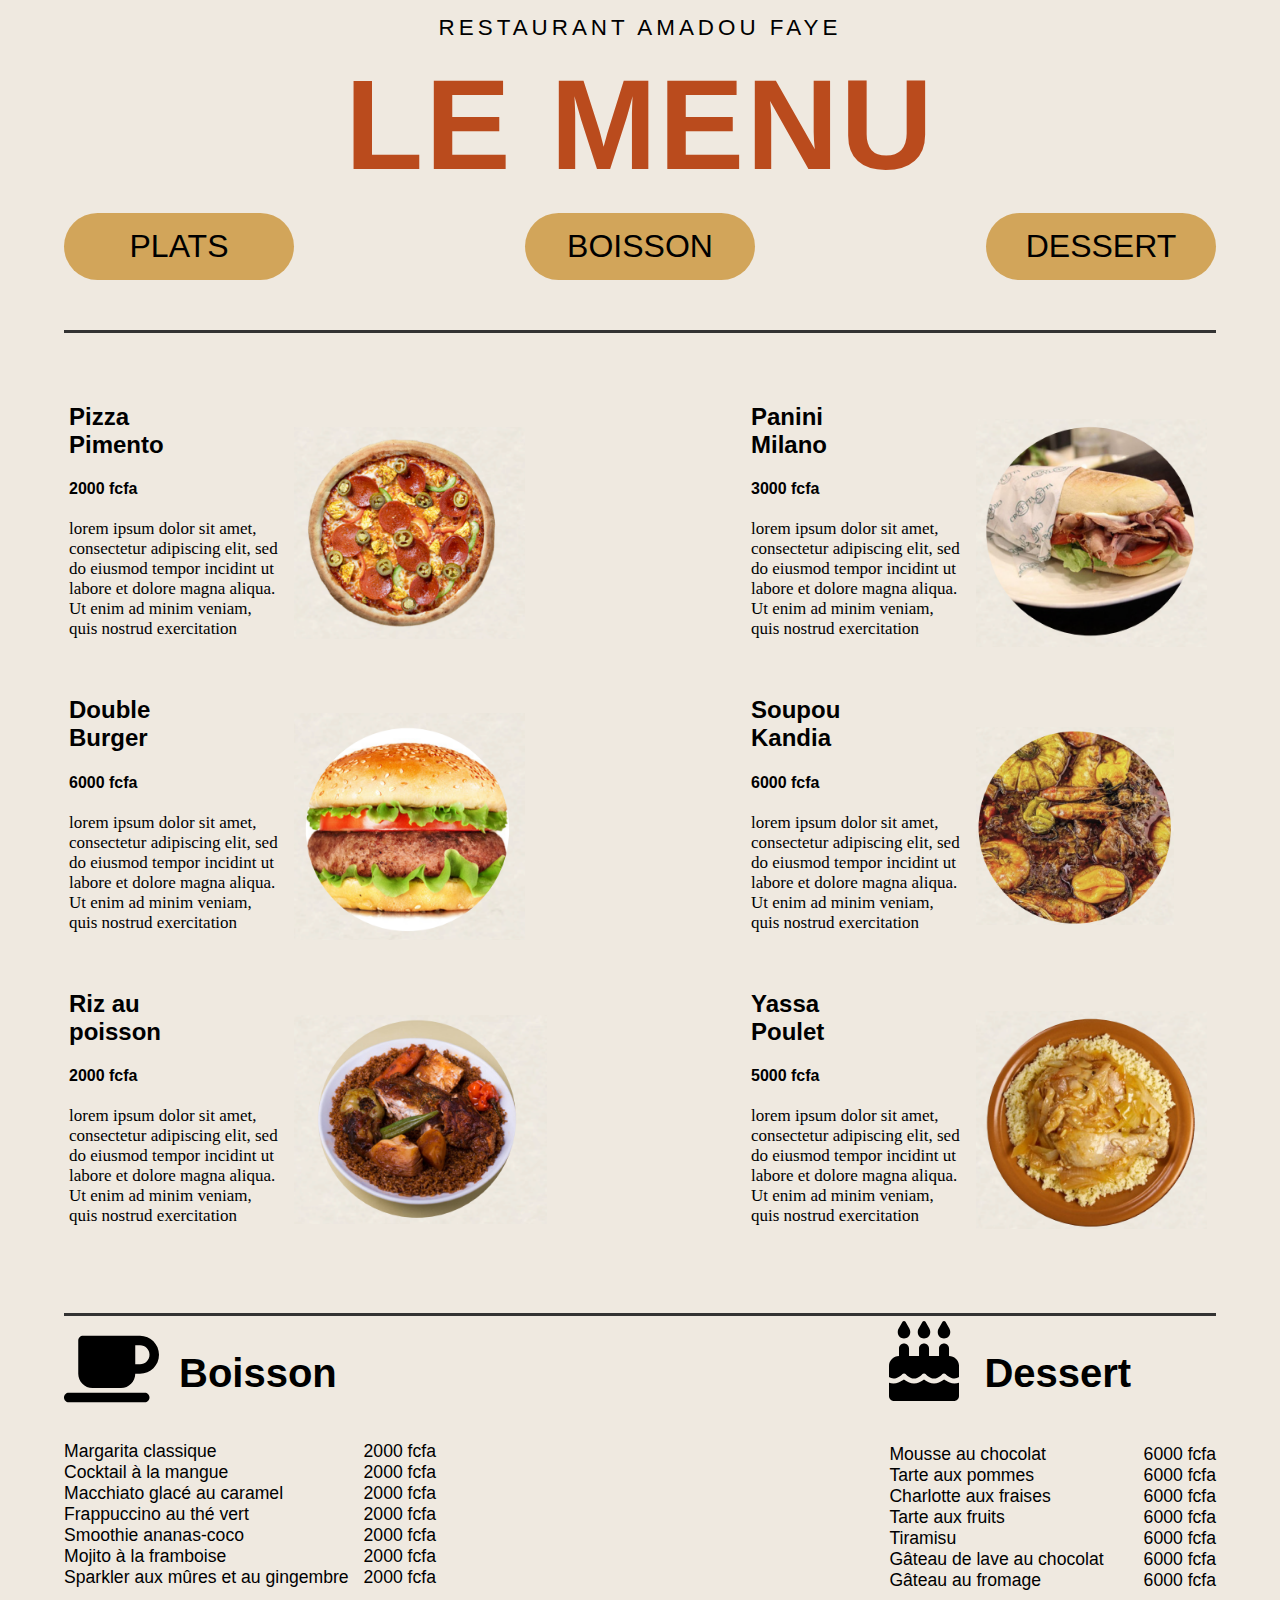
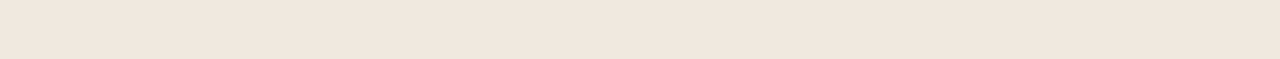
==== commit 0006e937: "insertion des icones de la laibrairie Font-Awesome" ====
--- a/index.html
+++ b/index.html
@@ -7,7 +7,8 @@
     <link rel="stylesheet" href="style/section-style.css"/>
     <link rel="stylesheet" href="style/responsive.css"/>
     <link rel="stylesheet" href="style/drink-dessert.css"/>
-    <title>Restaurant Amadou Faye</title>
+    <link rel="stylesheet" href="https://cdnjs.cloudflare.com/ajax/libs/font-awesome/5.15.4/css/all.min.css">
+        <title>Restaurant Amadou Faye</title>
   <body>
     <header>
       <div class="main-container">
@@ -16,7 +17,7 @@
           <h1>LE MENU</h1>
         </div>
       </div>
-      <div class="main-container-two">
+      <div class="main-container">
         <nav class="navbar">
           <li><a href="#plats"><span>PLATS</span></a></li>
           <li><a href="#boisson"><span>BOISSON</span></a></li>
@@ -24,8 +25,8 @@
         </nav>
       </div>
     </header>
-    <div class="main-container-two divider"></div>
-<div class="main-container-two">
+    <div class="main-container divider"></div>
+<div class="main-container">
     <section class="main-plats-list" id="plats">
     <article class="first-plats-list">
       <div class="box-plat">
@@ -115,51 +116,25 @@
            Ut enim ad minim veniam, 
            quis nostrud exercitation</p>
           </div>
-           <div class="plat-img ">
+           <div class="plat-img yassa">
             <img src="img/yassa.png" alt="pizza-pimento">
            </div>
     </article>
   </div>
   </section>
-  <div class=" main-container-two divider"></div>
+  <div class=" main-container divider"></div>
 
 
   <div class="main-container">
   <section class="box-footer">
     <article>
        <div class="title-logo">
-        <i class="cup"><?xml version="1.0" standalone="no"?>
-          <!DOCTYPE svg PUBLIC "-//W3C//DTD SVG 20010904//EN"
-           "http://www.w3.org/TR/2001/REC-SVG-20010904/DTD/svg10.dtd">
-          <svg version="1.0" xmlns="http://www.w3.org/2000/svg"
-           width="88.000000pt" height="128.000000pt" viewBox="0 0 88.000000 128.000000"
-           preserveAspectRatio="xMidYMid meet">
-          
-          <g transform="translate(0.000000,128.000000) scale(0.100000,-0.100000)"
-          fill="#000000" stroke="none">
-          <path d="M287 1240 l-18 -30 41 -27 c131 -90 120 -77 120 -143 l0 -60 -155 0
-          -155 0 0 -45 c0 -25 5 -45 10 -45 6 0 10 -9 10 -19 0 -11 4 -21 9 -23 6 -2 19
-          -178 31 -393 12 -215 23 -400 26 -413 l4 -22 253 2 252 3 23 410 c13 226 28
-          411 33 413 5 2 9 12 9 23 0 10 5 19 10 19 6 0 10 20 10 45 l0 45 -150 0 -150
-          0 0 69 c0 38 -3 77 -6 86 -5 13 -174 135 -186 135 -2 0 -12 -13 -21 -30z m88
-          -36 c55 -37 63 -48 45 -59 -10 -6 -120 62 -120 75 0 7 11 20 17 20 2 0 28 -16
-          58 -36z m90 -75 c-4 -5 -13 -9 -22 -9 -13 0 -13 3 -3 15 13 15 35 11 25 -6z
-          m15 -28 c0 -12 -20 -25 -27 -18 -7 7 6 27 18 27 5 0 9 -4 9 -9z m0 -81 c0 -29
-          -4 -40 -15 -40 -11 0 -15 11 -15 40 0 29 4 40 15 40 11 0 15 -11 15 -40z m300
-          -85 l0 -25 -320 0 -320 0 0 25 0 25 320 0 320 0 0 -25z m-20 -55 c0 -6 -107
-          -10 -300 -10 -193 0 -300 4 -300 10 0 6 107 10 300 10 193 0 300 -4 300 -10z
-          m-321 -61 c18 -51 13 -110 -15 -190 -22 -60 -27 -98 -31 -199 -5 -122 2 -175
-          43 -317 6 -23 6 -23 -105 -23 l-111 0 0 38 c0 20 -9 186 -20 367 -11 182 -20
-          336 -20 343 0 9 31 12 124 12 l124 0 11 -31z m58 -24 c11 -42 10 -59 -2 -105
-          -58 -213 -58 -211 -52 -325 4 -72 14 -138 30 -193 21 -72 22 -83 8 -80 -9 2
-          -23 24 -32 53 -49 149 -51 343 -4 479 27 79 31 160 10 210 -6 14 -4 17 11 14
-          13 -2 23 -18 31 -53z m243 43 c0 -7 -9 -164 -20 -348 -11 -184 -20 -350 -20
-          -367 l0 -33 -89 0 c-87 0 -89 0 -99 27 -33 82 -46 164 -47 278 0 109 3 130 34
-          230 34 109 34 110 19 167 l-15 58 119 0 c88 0 118 -3 118 -12z m-50 -783 c0
-          -10 -432 -20 -458 -10 -7 3 -10 9 -7 15 9 14 465 9 465 -5z"/>
-          </g>
-          </svg>
-          </i><h1 id="boisson">Boisson</h1></div>
+        
+        <svg class="cup" xmlns="http://www.w3.org/2000/svg" viewBox="0 0 640 512">
+          <!--!Font Awesome Free 6.7.1 by @fontawesome - https://fontawesome.com License - https://fontawesome.com/license/free Copyright 2024 Fonticons, Inc.-->
+          <path d="M96 64c0-17.7 14.3-32 32-32l320 0 64 0c70.7 0 128 57.3 128 128s-57.3 128-128 128l-32 0c0 53-43 96-96 96l-192 0c-53 0-96-43-96-96L96 64zM480 224l32 0c35.3 0 64-28.7 64-64s-28.7-64-64-64l-32 0 0 128zM32 416l512 0c17.7 0 32 14.3 32 32s-14.3 32-32 32L32 480c-17.7 0-32-14.3-32-32s14.3-32 32-32z"/>
+        </svg>
+        <h1 id="boisson">Boisson</h1></div>
        <div class="fresh-box">
       <ul class="list">
         <li>Margarita classique</li>
@@ -170,7 +145,7 @@
        <li>Mojito à la framboise</li> 
      <li> Sparkler aux mûres et au gingembre</li>  
       </ul>
-      <ul class="price">
+      <ul class="price boisson">
       <li>2000 fcfa</li>
       <li>2000 fcfa</li>
       <li>2000 fcfa</li>
@@ -184,89 +159,9 @@
 
     <article>
       <div class="title-logo">
-        <i class="cake"><?xml version="1.0" standalone="no"?>
-          <!DOCTYPE svg PUBLIC "-//W3C//DTD SVG 20010904//EN"
-           "http://www.w3.org/TR/2001/REC-SVG-20010904/DTD/svg10.dtd">
-          <svg version="1.0" xmlns="http://www.w3.org/2000/svg"
-           width="153.000000pt" height="122.000000pt" viewBox="0 0 153.000000 122.000000"
-           preserveAspectRatio="xMidYMid meet">
-          
-          <g transform="translate(0.000000,122.000000) scale(0.100000,-0.100000)"
-          fill="#000000" stroke="none">
-          <path d="M474 1051 c-45 -28 -101 -86 -119 -124 -8 -17 -10 -23 -3 -12 24 37
-          132 136 155 141 29 8 130 -41 151 -74 8 -12 13 -24 11 -25 -2 -2 -16 -11 -31
-          -20 -31 -20 -35 -42 -13 -83 11 -21 11 -30 2 -36 -16 -10 -3 -21 30 -25 20 -2
-          35 5 52 25 l24 27 -17 -27 c-18 -31 -10 -36 20 -13 10 8 39 15 64 16 63 2 95
-          12 92 31 -1 8 7 23 18 33 18 17 21 17 57 0 77 -35 218 -107 230 -117 19 -15 6
-          -28 -28 -28 -16 0 -29 -4 -29 -9 0 -6 16 -7 35 -4 31 5 35 3 35 -15 0 -11 4
-          -23 9 -27 6 -3 7 6 2 22 -4 16 -6 34 -3 41 2 8 -4 21 -14 31 -43 39 -218 131
-          -249 131 -8 0 -26 18 -40 40 -28 44 -28 44 -56 30 -16 -9 -19 -7 -19 9 0 32
-          -34 49 -92 44 -29 -2 -59 -10 -68 -18 -15 -13 -22 -11 -65 16 -63 40 -101 45
-          -141 20z m340 -34 c10 -7 17 -20 15 -29 -3 -11 -10 -8 -27 14 -25 29 -18 37
-          12 15z m-116 -32 c-6 -13 -15 -22 -19 -19 -11 6 8 44 21 44 6 0 5 -10 -2 -25z
-          m82 -5 c0 -5 -4 -10 -10 -10 -5 0 -10 5 -10 10 0 6 5 10 10 10 6 0 10 -4 10
-          -10z m105 -41 c-5 -27 -15 -38 -15 -16 0 9 -8 21 -17 26 -16 9 -14 10 9 11 22
-          0 26 -4 23 -21z m-205 -19 c0 -5 -7 -10 -15 -10 -8 0 -15 -7 -15 -16 0 -13 7
-          -15 35 -11 19 3 35 2 35 -4 0 -12 -87 -12 -95 1 -3 6 -1 10 4 10 6 0 10 3 10
-          8 -4 22 3 32 21 32 11 0 20 -4 20 -10z m170 -20 c0 -5 -2 -10 -4 -10 -3 0 -8
-          5 -11 10 -3 6 -1 10 4 10 6 0 11 -4 11 -10z m-60 -10 c0 -5 -4 -10 -10 -10 -5
-          0 -10 5 -10 10 0 6 5 10 10 10 6 0 10 -4 10 -10z m-10 -32 c0 -13 -23 -5 -28
-          10 -2 7 2 10 12 6 9 -3 16 -11 16 -16z m-95 -20 c-12 -7 -21 -6 -28 2 -9 10
-          -9 11 0 6 6 -3 14 -2 18 4 4 6 11 7 17 4 7 -4 4 -10 -7 -16z"/>
-          <path d="M311 835 c-12 -31 -21 -79 -21 -108 1 -58 25 -205 36 -216 7 -6 0 90
-          -12 165 l-6 41 48 -8 c27 -4 76 -7 109 -7 53 1 49 2 -30 9 -144 14 -152 23
-          -115 121 11 28 18 54 16 56 -2 2 -13 -22 -25 -53z"/>
-          <path d="M800 719 c-80 -5 -163 -10 -185 -12 -63 -7 298 4 415 13 l105 7 -95
-          0 c-52 0 -160 -4 -240 -8z"/>
-          <path d="M1225 645 c3 -16 10 -55 15 -85 l9 -55 -5 69 c-3 38 -9 77 -14 85 -7
-          12 -8 8 -5 -14z"/>
-          <path d="M235 613 c-48 -25 -95 -74 -122 -128 -22 -42 -25 -57 -19 -107 9 -92
-          43 -140 119 -172 20 -8 37 -20 37 -25 0 -28 137 -59 173 -40 14 8 18 8 12 -1
-          -5 -8 10 -11 54 -9 34 1 64 5 66 9 2 3 -22 5 -53 4 l-57 -3 50 9 c68 11 187
-          11 160 0 -14 -6 0 -9 47 -9 44 -1 68 3 70 11 3 7 23 17 47 23 32 8 -23 10
-          -231 10 -251 0 -266 -1 -183 -11 l90 -12 -81 1 c-74 1 -179 23 -129 27 11 1
-          -2 8 -28 15 -93 26 -143 79 -153 166 -11 96 36 176 136 233 49 28 44 35 -5 9z"/>
-          <path d="M1260 623 c0 -5 15 -15 32 -23 18 -8 45 -31 60 -51 40 -50 42 -132 4
-          -189 -15 -22 -33 -40 -41 -40 -8 0 -15 -4 -15 -9 0 -19 -169 -71 -335 -102
-          -72 -14 -83 -17 -41 -14 109 10 288 54 347 85 11 7 23 10 25 7 10 -10 -11 -39
-          -34 -48 -14 -5 -22 -12 -18 -16 11 -11 53 18 66 46 16 35 20 41 52 87 45 64
-          44 149 -3 208 -21 27 -99 73 -99 59z"/>
-          <path d="M336 460 c13 -117 34 -145 94 -129 l35 9 -36 -4 c-20 -2 -41 -1 -47
-          3 -6 4 -21 43 -32 86 -13 53 -18 65 -14 35z"/>
-          <path d="M1240 490 c0 -5 5 -10 11 -10 5 0 7 5 4 10 -3 6 -8 10 -11 10 -2 0
-          -4 -4 -4 -10z"/>
-          <path d="M1010 470 c-59 -4 -68 -7 -40 -11 28 -5 22 -6 -25 -8 -72 -2 -112
-          -20 -50 -22 37 -2 36 -2 -15 -9 -58 -8 -186 -13 -179 -6 2 2 35 6 74 10 38 4
-          76 13 85 20 8 8 29 16 45 19 17 3 -13 2 -65 0 -102 -6 -134 -13 -55 -13 74 0
-          49 -8 -40 -14 -161 -10 -219 -10 -222 1 -2 6 -12 9 -21 7 -9 -1 -43 -5 -75 -8
-          -58 -4 -84 -15 -59 -23 6 -3 12 -12 12 -20 0 -13 21 -14 173 -9 94 4 219 9
-          277 11 163 6 391 28 377 37 -9 6 -9 8 1 8 6 0 12 5 12 11 0 7 -17 10 -45 7
-          -31 -2 -45 1 -45 9 0 7 -5 13 -11 13 -5 0 -8 -4 -5 -9 3 -5 -1 -11 -9 -15 -8
-          -3 -17 -1 -20 4 -3 4 1 11 7 13 7 3 9 5 3 4 -5 0 -44 -3 -85 -7z m-402 -67
-          c-10 -2 -26 -2 -35 0 -10 3 -2 5 17 5 19 0 27 -2 18 -5z"/>
-          <path d="M1163 473 c15 -2 37 -2 50 0 12 2 0 4 -28 4 -27 0 -38 -2 -22 -4z"/>
-          <path d="M1248 431 c4 -35 1 -40 -20 -44 -21 -4 -20 -4 5 -6 26 -1 27 1 27 44
-          0 25 -3 45 -8 45 -4 0 -6 -18 -4 -39z"/>
-          <path d="M605 450 l-70 -6 72 -2 c39 -1 75 3 78 8 3 6 3 9 -2 8 -4 -1 -39 -4
-          -78 -8z"/>
-          <path d="M708 453 c7 -3 16 -2 19 1 4 3 -2 6 -13 5 -11 0 -14 -3 -6 -6z"/>
-          <path d="M1090 370 l-45 -7 45 0 c25 0 59 3 75 7 l30 8 -30 -1 c-16 0 -50 -3
-          -75 -7z"/>
-          <path d="M600 350 c-19 -4 10 -5 65 -2 55 3 102 6 104 8 8 7 -133 2 -169 -6z"/>
-          <path d="M828 353 c28 -2 76 -2 105 0 28 2 5 3 -53 3 -58 0 -81 -1 -52 -3z"/>
-          <path d="M1003 353 c9 -2 23 -2 30 0 6 3 -1 5 -18 5 -16 0 -22 -2 -12 -5z"/>
-          <path d="M485 340 c-19 -8 -19 -9 2 -9 12 -1 25 4 28 9 7 12 -2 12 -30 0z"/>
-          <path d="M538 343 c7 -3 16 -2 19 1 4 3 -2 6 -13 5 -11 0 -14 -3 -6 -6z"/>
-          <path d="M1200 220 l-25 -8 28 -1 c15 -1 27 4 27 9 0 6 -1 10 -2 9 -2 -1 -14
-          -5 -28 -9z"/>
-          <path d="M1100 195 c-47 -18 -27 -18 30 -1 25 8 36 15 25 15 -11 0 -36 -7 -55
-          -14z"/>
-          <path d="M1015 179 c-16 -5 -76 -12 -132 -16 -57 -3 -103 -9 -103 -12 0 -14
-          266 15 276 30 6 11 -1 10 -41 -2z"/>
-          <path d="M583 143 c9 -2 25 -2 35 0 9 3 1 5 -18 5 -19 0 -27 -2 -17 -5z"/>
-          </g>
-          </svg>
-          </i><h1 id="dessert">Dessert</h1></div>
+<svg class="cake" xmlns="http://www.w3.org/2000/svg" viewBox="0 0 448 512">
+<!--!Font Awesome Free 6.7.1 by @fontawesome - https://fontawesome.com License - https://fontawesome.com/license/free Copyright 2024 Fonticons, Inc.-->
+<path d="M86.4 5.5L61.8 47.6C58 54.1 56 61.6 56 69.2L56 72c0 22.1 17.9 40 40 40s40-17.9 40-40l0-2.8c0-7.6-2-15-5.8-21.6L105.6 5.5C103.6 2.1 100 0 96 0s-7.6 2.1-9.6 5.5zm128 0L189.8 47.6c-3.8 6.5-5.8 14-5.8 21.6l0 2.8c0 22.1 17.9 40 40 40s40-17.9 40-40l0-2.8c0-7.6-2-15-5.8-21.6L233.6 5.5C231.6 2.1 228 0 224 0s-7.6 2.1-9.6 5.5zM317.8 47.6c-3.8 6.5-5.8 14-5.8 21.6l0 2.8c0 22.1 17.9 40 40 40s40-17.9 40-40l0-2.8c0-7.6-2-15-5.8-21.6L361.6 5.5C359.6 2.1 356 0 352 0s-7.6 2.1-9.6 5.5L317.8 47.6zM128 176c0-17.7-14.3-32-32-32s-32 14.3-32 32l0 48c-35.3 0-64 28.7-64 64l0 71c8.3 5.2 18.1 9 28.8 9c13.5 0 27.2-6.1 38.4-13.4c5.4-3.5 9.9-7.1 13-9.7c1.5-1.3 2.7-2.4 3.5-3.1c.4-.4 .7-.6 .8-.8l.1-.1s0 0 0 0s0 0 0 0s0 0 0 0s0 0 0 0c3.1-3.2 7.4-4.9 11.9-4.8s8.6 2.1 11.6 5.4c0 0 0 0 0 0s0 0 0 0l.1 .1c.1 .1 .4 .4 .7 .7c.7 .7 1.7 1.7 3.1 3c2.8 2.6 6.8 6.1 11.8 9.5c10.2 7.1 23 13.1 36.3 13.1s26.1-6 36.3-13.1c5-3.5 9-6.9 11.8-9.5c1.4-1.3 2.4-2.3 3.1-3c.3-.3 .6-.6 .7-.7l.1-.1c3-3.5 7.4-5.4 12-5.4s9 2 12 5.4l.1 .1c.1 .1 .4 .4 .7 .7c.7 .7 1.7 1.7 3.1 3c2.8 2.6 6.8 6.1 11.8 9.5c10.2 7.1 23 13.1 36.3 13.1s26.1-6 36.3-13.1c5-3.5 9-6.9 11.8-9.5c1.4-1.3 2.4-2.3 3.1-3c.3-.3 .6-.6 .7-.7l.1-.1c2.9-3.4 7.1-5.3 11.6-5.4s8.7 1.6 11.9 4.8c0 0 0 0 0 0s0 0 0 0s0 0 0 0l.1 .1c.2 .2 .4 .4 .8 .8c.8 .7 1.9 1.8 3.5 3.1c3.1 2.6 7.5 6.2 13 9.7c11.2 7.3 24.9 13.4 38.4 13.4c10.7 0 20.5-3.9 28.8-9l0-71c0-35.3-28.7-64-64-64l0-48c0-17.7-14.3-32-32-32s-32 14.3-32 32l0 48-64 0 0-48c0-17.7-14.3-32-32-32s-32 14.3-32 32l0 48-64 0 0-48zM448 394.6c-8.5 3.3-18.2 5.4-28.8 5.4c-22.5 0-42.4-9.9-55.8-18.6c-4.1-2.7-7.8-5.4-10.9-7.8c-2.8 2.4-6.1 5-9.8 7.5C329.8 390 310.6 400 288 400s-41.8-10-54.6-18.9c-3.5-2.4-6.7-4.9-9.4-7.2c-2.7 2.3-5.9 4.7-9.4 7.2C201.8 390 182.6 400 160 400s-41.8-10-54.6-18.9c-3.7-2.6-7-5.2-9.8-7.5c-3.1 2.4-6.8 5.1-10.9 7.8C71.2 390.1 51.3 400 28.8 400c-10.6 0-20.3-2.2-28.8-5.4L0 480c0 17.7 14.3 32 32 32l384 0c17.7 0 32-14.3 32-32l0-85.4z"/></svg><h1 id="dessert">Dessert</h1></div>
       <div class="fresh-box">
       <ul class="list">
         <li>Mousse au chocolat</li>
--- a/style/style.css
+++ b/style/style.css
@@ -6,7 +6,8 @@
   font-family: Verdana, Geneva, Tahoma, sans-serif;
 }
 .main-container {
-  width: 65%;
+  width: 90%;
+  max-width: 1200px;
   margin: 0 auto;
 }
 .first-bloc {
@@ -19,23 +20,20 @@
   font-size: 1.4rem;
   letter-spacing: 4px;
   margin: 5px auto;
-  width: 450px;
 }
 .first-bloc h1 {
   font-weight: 800;
-  font-size: 8.2rem;
-  width: 700px;
-  padding: 5px 0;
-  margin: 2px auto;
+  font-size: 8rem;
+  margin-top: 5px;
+  margin-bottom: 5px;
   color: #ba4b1d;
-  letter-spacing: 5px;
+  letter-spacing: 2px;
 }
 /* navbar */
 .navbar {
   display: flex;
   align-items: center;
-  justify-content: space-evenly;
-  width: 100%;
+  justify-content: space-between;
   margin: 0 auto;
 }
 .navbar li {
@@ -45,7 +43,7 @@
 .navbar span {
   background-color: #d2a55a;
   width: 200px;
-  padding: 20px;
+  padding: 15px;
   text-align: center;
   display: block;
   border-radius: 40px;
@@ -59,11 +57,6 @@
 .divider {
   background-color: #333;
   height: 3px;
-  /* width: 300px; */
   margin: 50px auto 0 auto;
   z-index: 1;
 }
-.main-container-two {
-  width: 75%;
-  margin: 20px auto;
-}
--- a/style/section-style.css
+++ b/style/section-style.css
@@ -1,10 +1,10 @@
 .main-plats-list {
   display: flex;
-  width: 100%;
   align-items: baseline;
   justify-content: space-between;
+  gap: 10px;
   box-sizing: border-box;
-  margin: 50px 5px;
+  margin: 50px 0;
 }
 .first-plats-list,
 .second-plats-list {
@@ -12,32 +12,39 @@
   flex-direction: column;
   justify-content: space-between;
   height: max-content;
+  align-items: center;
 }
 .box-plat {
   display: flex;
-  justify-content: space-evenly;
   margin-bottom: 20px;
+  padding: 0 5px;
+  flex-wrap: wrap;
+  align-items: center;
 }
 .box-plat .box-text p {
-  font-size: 16px;
+  font-size: 17px;
   font-family: "Times New Roman", Times, serif;
 }
 .box-text {
-  width: 230px;
+  width: 210px;
 }
 .plat-img {
-  margin-top: 30px;
-  width: 240px;
+  /* margin-top: 30px; */
+  width: 220px;
   height: auto;
-  margin-left: 20px;
+  padding: 0;
+  margin: 30px 15px 0;
 }
 .plat-img img {
-  width: 100%;
+  width: 105%;
 }
-
-.second-plats-list .kandia {
-  width: 210px;
+/* ajustement des tailles des images pour responsivite */
+.second-plats-list .kandia img {
+  width: 90%;
 }
-.first-plats-list .thieb {
-  width: 265px;
+.first-plats-list .thieb img {
+  width: 115%;
 }
+.second-plats-list .yassa img {
+  width: 105%;
+}
--- a/style/responsive.css
+++ b/style/responsive.css
@@ -1,22 +1,20 @@
-@media screen and (max-width: 660px) {
-  .main-container,
-  .main-container-two {
+@media screen and (max-width: 768px) {
+  .main-container {
     width: 95%;
     margin: 0 auto;
   }
   body {
     background-color: #efe9e0;
   }
-  .main-plats-list {
-    flex-direction: column;
-  }
+
   .box-footer {
     flex-direction: column;
+    align-items: baseline;
   }
   .first-bloc h1 {
     font-size: 3.9rem;
-  }
-  .navbar {
+    width: 350px;
+    margin: auto;
   }
 
   .navbar {
@@ -36,31 +34,70 @@
     border-radius: 40px;
     margin-bottom: 20px;
   }
-  .box-text {
-    width: 180px;
+
+  .first-bloc p {
     font-size: 1rem;
-    padding: 0;
+    letter-spacing: 2px;
   }
-  .plat-img {
-    margin-top: 98px;
-    width: 155px;
+  /* section image */
+
+  .main-plats-list {
+    flex-direction: column;
+    /* width: 325px; */
+    justify-content: center;
+    align-items: center;
+  }
+  .box-plat {
+    flex-direction: column;
+  }
+
+  .box-plat .plat-img {
+    width: 178px;
     height: auto;
-    margin-left: 10px;
+    margin: 0 0;
   }
   .plat-img img {
     width: 100%;
   }
+
   .second-plats-list .kandia {
-    width: 140px;
+    width: 160px;
   }
   .first-plats-list .thieb {
-    width: 170px;
+    width: 188px;
   }
+  .box-plat .box-text p {
+    font-size: 1.5rem;
+    font-family: "Times New Roman", Times, serif;
+  }
+  .box-plat .box-text h2 {
+    font-size: 2rem;
+  }
+  .box-text {
+    width: 90%;
+    margin: 0 auto;
+  }
+
+  /* footer */
   .fresh-box {
     font-size: 0.8rem;
   }
-  .first-bloc p {
-    font-size: 1rem;
-    letter-spacing: 2px;
+  .title-logo h1 {
+    font-size: 2rem;
+    padding-top: 5px;
+  }
+  .title-logo .cake {
+    width: 100px;
+    height: 90px;
+  }
+  .title-logo .cup {
+    margin-bottom: 20px;
+    width: 80px;
+    height: 90px;
+  }
+  .title-logo i svg {
+    width: 100%;
+    height: 100%;
+    padding: 0;
   }
 }
--- a/style/drink-dessert.css
+++ b/style/drink-dessert.css
@@ -1,15 +1,18 @@
 .box-footer {
   display: flex;
+  flex-wrap: wrap;
   justify-content: space-between;
+  align-items: center;
   margin-bottom: 50px;
   font-size: 1.1rem;
-  width: 100%;
-  gap: 10px;
+  gap: 5px;
 }
 .fresh-box {
   display: flex;
   justify-content: space-between;
   align-items: baseline;
+  white-space: nowrap;
+  padding-right: 0;
 }
 .fresh-box ul {
   list-style: none;
@@ -19,17 +22,14 @@
   display: flex;
   flex-direction: column;
   align-items: baseline;
-  padding: 0 0 5px 0;
+  padding-left: 0;
 }
 .fresh-box .price {
   display: flex;
   flex-direction: column;
 }
-.fresh-box .price li {
-  width: 100px;
-}
-.fresh-box .price li {
-  width: 95px;
+.fresh-box .boisson {
+  margin-left: -25px;
 }
 
 .title-logo {
@@ -42,13 +42,16 @@
   padding-top: 5px;
 }
 .title-logo .cake {
-  width: 100px;
+  width: 70px;
   height: 90px;
+  margin-right: 25px;
+  margin-bottom: 20px;
 }
 .title-logo .cup {
-  margin-bottom: 20px;
-  width: 80px;
+  margin-bottom: 5px;
+  width: 95px;
   height: 90px;
+  margin-right: 20px;
 }
 .title-logo i svg {
   width: 100%;
